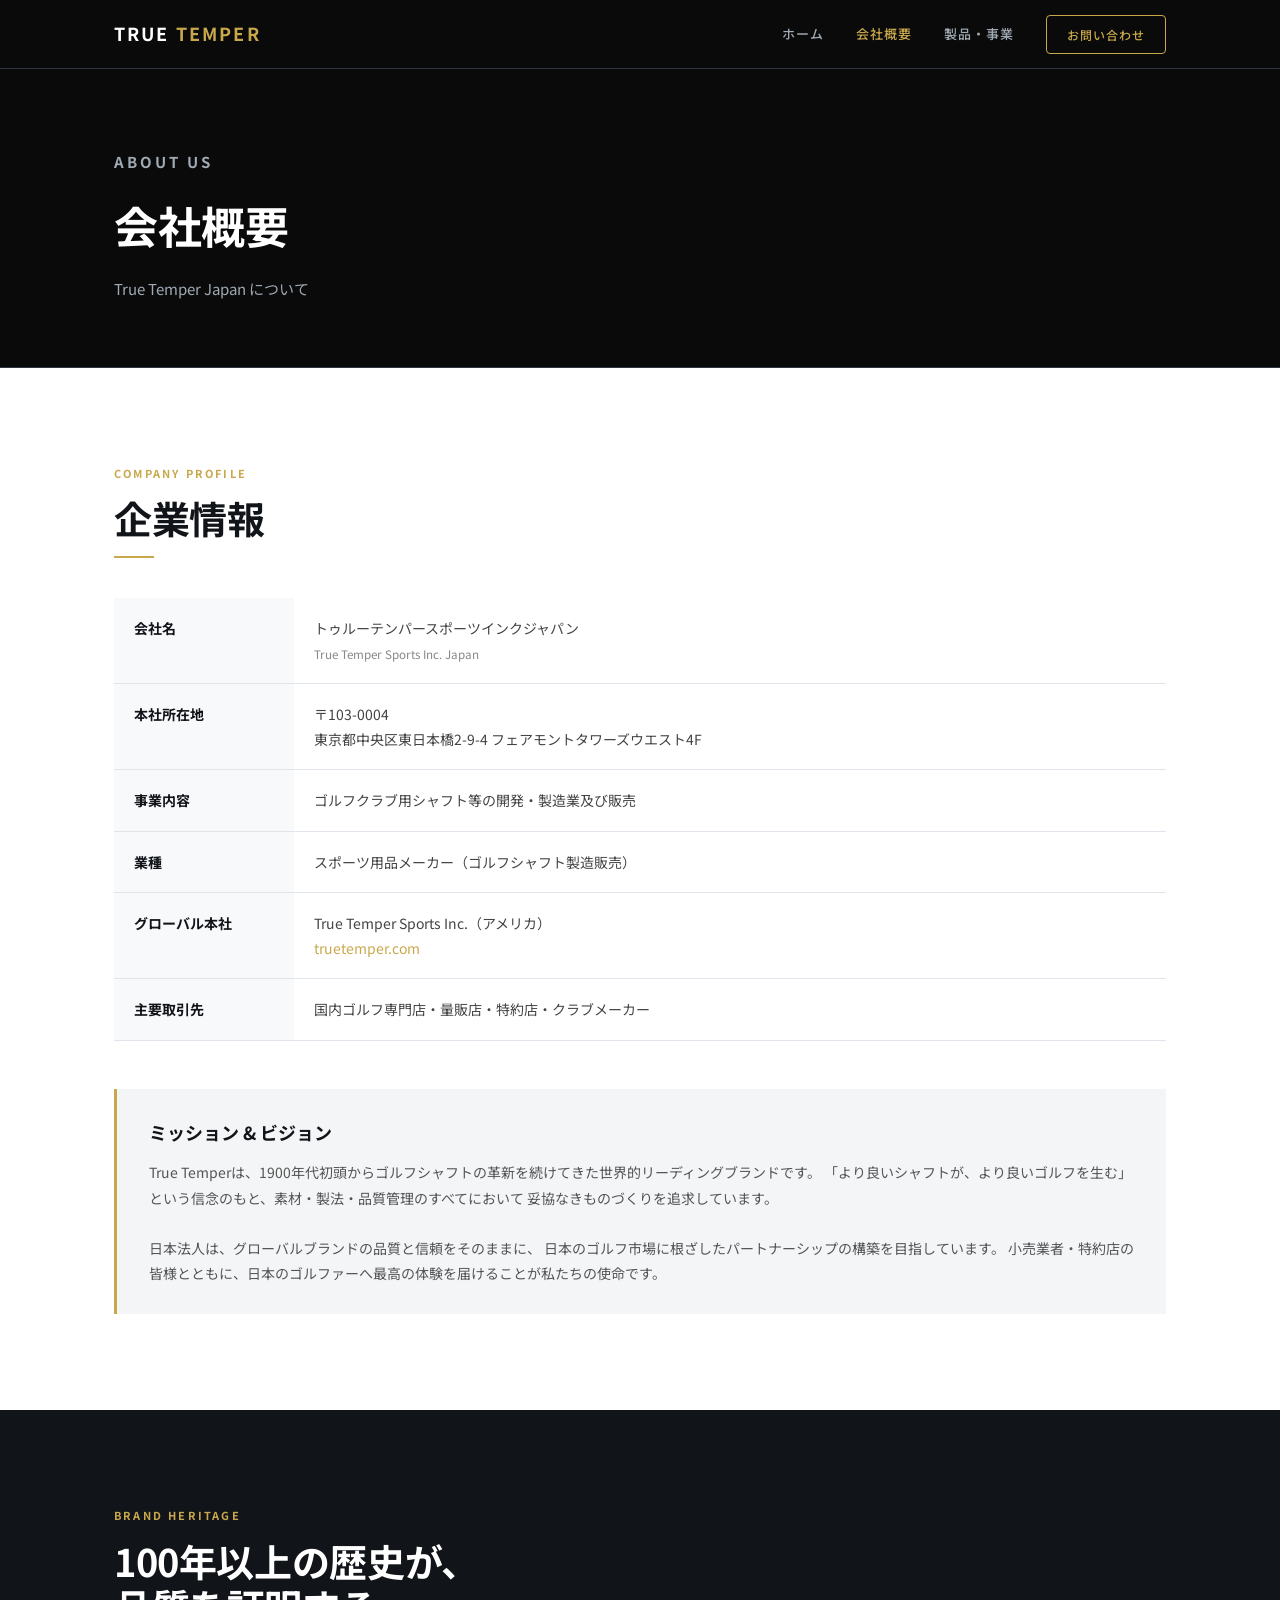
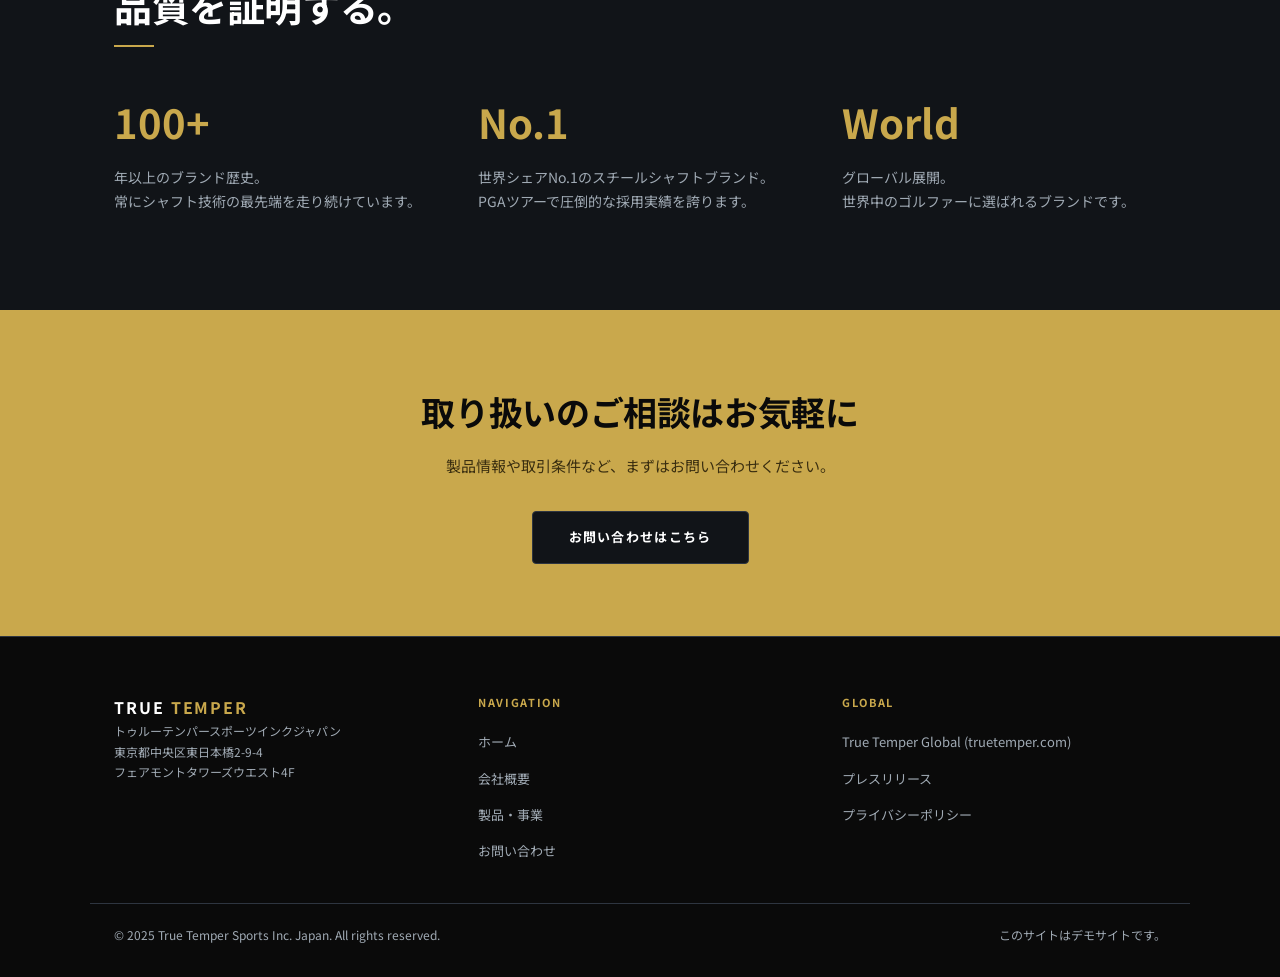
==== about.html @ ef08dae7 "Add demo site for truetemper" ====
<!DOCTYPE html>
<html lang="ja">
<head>
  <meta charset="UTF-8">
  <meta name="viewport" content="width=device-width, initial-scale=1.0">
  <title>会社概要 | True Temper Japan</title>
  <meta name="description" content="トゥルーテンパースポーツインクジャパンの会社概要。東京都中央区を拠点に、世界トップクラスのゴルフシャフトを日本市場へ展開しています。">
  <link rel="preconnect" href="https://fonts.googleapis.com">
  <link rel="preconnect" href="https://fonts.gstatic.com" crossorigin>
  <link href="https://fonts.googleapis.com/css2?family=Noto+Sans+JP:wght@400;500;700&display=swap" rel="stylesheet">
  <link rel="stylesheet" href="../assets/style.css">
</head>
<body>

  <!-- Header -->
  <header class="site-header">
    <div class="header-inner">
      <a href="index.html" class="logo">True <span>Temper</span></a>
      <nav class="site-nav">
        <a href="index.html">ホーム</a>
        <a href="about.html" class="active">会社概要</a>
        <a href="service.html">製品・事業</a>
        <a href="contact.html" class="nav-cta">お問い合わせ</a>
      </nav>
    </div>
  </header>

  <!-- Page Hero -->
  <div class="page-hero">
    <div class="container">
      <p class="section-label">About Us</p>
      <h1>会社概要</h1>
      <p>True Temper Japan について</p>
    </div>
  </div>

  <!-- Company Info -->
  <section class="section">
    <div class="container">
      <p class="section-label">Company Profile</p>
      <h2 class="section-title">企業情報</h2>
      <div class="divider"></div>

      <table class="info-table">
        <tr>
          <th>会社名</th>
          <td>トゥルーテンパースポーツインクジャパン<br>
              <small style="color:#888;">True Temper Sports Inc. Japan</small></td>
        </tr>
        <tr>
          <th>本社所在地</th>
          <td>〒103-0004<br>東京都中央区東日本橋2-9-4 フェアモントタワーズウエスト4F</td>
        </tr>
        <tr>
          <th>事業内容</th>
          <td>ゴルフクラブ用シャフト等の開発・製造業及び販売</td>
        </tr>
        <tr>
          <th>業種</th>
          <td>スポーツ用品メーカー（ゴルフシャフト製造販売）</td>
        </tr>
        <tr>
          <th>グローバル本社</th>
          <td>True Temper Sports Inc.（アメリカ）<br>
              <a href="#" style="color: #c9a84c;">truetemper.com</a></td>
        </tr>
        <tr>
          <th>主要取引先</th>
          <td>国内ゴルフ専門店・量販店・特約店・クラブメーカー</td>
        </tr>
      </table>

      <div class="mission-block">
        <h3>ミッション &amp; ビジョン</h3>
        <p>
          True Temperは、1900年代初頭からゴルフシャフトの革新を続けてきた世界的リーディングブランドです。
          「より良いシャフトが、より良いゴルフを生む」という信念のもと、素材・製法・品質管理のすべてにおいて
          妥協なきものづくりを追求しています。<br><br>
          日本法人は、グローバルブランドの品質と信頼をそのままに、
          日本のゴルフ市場に根ざしたパートナーシップの構築を目指しています。
          小売業者・特約店の皆様とともに、日本のゴルファーへ最高の体験を届けることが私たちの使命です。
        </p>
      </div>
    </div>
  </section>

  <!-- Brand History -->
  <section class="section section-dark">
    <div class="container">
      <p class="section-label">Brand Heritage</p>
      <h2 class="section-title section-title-white">100年以上の歴史が、<br>品質を証明する。</h2>
      <div class="divider"></div>
      <div style="display: grid; grid-template-columns: repeat(auto-fit, minmax(220px, 1fr)); gap: 40px; margin-top: 8px;">
        <div>
          <p style="font-size: 40px; font-weight: 700; color: var(--gold);">100+</p>
          <p style="font-size: 14px; color: var(--gray); margin-top: 8px;">年以上のブランド歴史。<br>常にシャフト技術の最先端を走り続けています。</p>
        </div>
        <div>
          <p style="font-size: 40px; font-weight: 700; color: var(--gold);">No.1</p>
          <p style="font-size: 14px; color: var(--gray); margin-top: 8px;">世界シェアNo.1のスチールシャフトブランド。<br>PGAツアーで圧倒的な採用実績を誇ります。</p>
        </div>
        <div>
          <p style="font-size: 40px; font-weight: 700; color: var(--gold);">World</p>
          <p style="font-size: 14px; color: var(--gray); margin-top: 8px;">グローバル展開。<br>世界中のゴルファーに選ばれるブランドです。</p>
        </div>
      </div>
    </div>
  </section>

  <!-- CTA Band -->
  <div class="cta-band">
    <div class="container">
      <h2>取り扱いのご相談はお気軽に</h2>
      <p>製品情報や取引条件など、まずはお問い合わせください。</p>
      <a href="contact.html" class="btn btn-dark">お問い合わせはこちら</a>
    </div>
  </div>

  <!-- Footer -->
  <footer class="site-footer">
    <div class="footer-inner">
      <div class="footer-brand">
        <a href="index.html" class="logo">True <span>Temper</span></a>
        <p>トゥルーテンパースポーツインクジャパン<br>
        東京都中央区東日本橋2-9-4<br>
        フェアモントタワーズウエスト4F</p>
      </div>
      <div class="footer-col">
        <h4>Navigation</h4>
        <ul>
          <li><a href="index.html">ホーム</a></li>
          <li><a href="about.html">会社概要</a></li>
          <li><a href="service.html">製品・事業</a></li>
          <li><a href="contact.html">お問い合わせ</a></li>
        </ul>
      </div>
      <div class="footer-col">
        <h4>Global</h4>
        <ul>
          <li><a href="#">True Temper Global (truetemper.com)</a></li>
          <li><a href="#">プレスリリース</a></li>
          <li><a href="#">プライバシーポリシー</a></li>
        </ul>
      </div>
    </div>
    <div class="footer-bottom">
      <p>© 2025 True Temper Sports Inc. Japan. All rights reserved.</p>
      <p>このサイトはデモサイトです。</p>
    </div>
  </footer>

</body>
</html>
---- assets/style.css ----
/* ========================================
   True Temper Japan — Demo Site CSS
   Design: Premium sports / golf BtoB brand
   Palette: Near-black + Gold accent + White
   ======================================== */

*, *::before, *::after { box-sizing: border-box; margin: 0; padding: 0; }

:root {
  --black:    #0a0a0a;
  --dark:     #111418;
  --mid:      #1e2329;
  --border:   #2e3540;
  --gold:     #c9a84c;
  --gold-lt:  #e2c278;
  --white:    #ffffff;
  --gray:     #a0aab4;
  --light-bg: #f4f5f7;
  --font:     'Noto Sans JP', sans-serif;
  --max:      1100px;
  --radius:   4px;
  --trans:    0.25s ease;
}

html { scroll-behavior: smooth; }

body {
  font-family: var(--font);
  font-size: 15px;
  line-height: 1.75;
  color: var(--dark);
  background: var(--white);
}

a { color: inherit; text-decoration: none; }
img { display: block; max-width: 100%; }

/* ---- Layout ---- */
.container { max-width: var(--max); margin: 0 auto; padding: 0 24px; }

/* ---- Header / Nav ---- */
.site-header {
  position: sticky;
  top: 0;
  z-index: 100;
  background: var(--black);
  border-bottom: 1px solid var(--border);
}

.header-inner {
  display: flex;
  align-items: center;
  justify-content: space-between;
  height: 68px;
  max-width: var(--max);
  margin: 0 auto;
  padding: 0 24px;
}

.logo {
  font-size: 18px;
  font-weight: 700;
  letter-spacing: 0.12em;
  color: var(--white);
  text-transform: uppercase;
}

.logo span { color: var(--gold); }

.site-nav { display: flex; gap: 32px; align-items: center; }

.site-nav a {
  font-size: 13px;
  font-weight: 500;
  letter-spacing: 0.08em;
  color: var(--gray);
  text-transform: uppercase;
  transition: color var(--trans);
}

.site-nav a:hover, .site-nav a.active { color: var(--gold); }

.nav-cta {
  display: inline-block;
  padding: 8px 20px;
  border: 1px solid var(--gold);
  color: var(--gold) !important;
  border-radius: var(--radius);
  font-size: 12px !important;
  letter-spacing: 0.1em;
  transition: background var(--trans), color var(--trans) !important;
}
.nav-cta:hover { background: var(--gold); color: var(--black) !important; }

/* ---- Buttons ---- */
.btn {
  display: inline-block;
  padding: 14px 36px;
  font-size: 13px;
  font-weight: 700;
  letter-spacing: 0.1em;
  text-transform: uppercase;
  border-radius: var(--radius);
  transition: all var(--trans);
  cursor: pointer;
  border: none;
}

.btn-primary { background: var(--gold); color: var(--black); }
.btn-primary:hover { background: var(--gold-lt); }

.btn-outline {
  background: transparent;
  border: 1.5px solid var(--white);
  color: var(--white);
}
.btn-outline:hover { background: var(--white); color: var(--black); }

.btn-dark {
  background: var(--dark);
  color: var(--white);
  border: 1.5px solid var(--border);
}
.btn-dark:hover { background: var(--mid); }

/* ---- Hero ---- */
.hero {
  position: relative;
  min-height: 90vh;
  display: flex;
  align-items: center;
  background: var(--black);
  overflow: hidden;
}

.hero-bg {
  position: absolute;
  inset: 0;
  background:
    linear-gradient(135deg, rgba(201,168,76,0.08) 0%, transparent 60%),
    repeating-linear-gradient(
      90deg,
      transparent,
      transparent 79px,
      rgba(255,255,255,0.015) 80px
    );
}

.hero-content {
  position: relative;
  z-index: 1;
  max-width: 660px;
  padding: 80px 24px;
}

.hero-eyebrow {
  display: inline-block;
  font-size: 11px;
  font-weight: 700;
  letter-spacing: 0.2em;
  text-transform: uppercase;
  color: var(--gold);
  margin-bottom: 24px;
}

.hero h1 {
  font-size: clamp(32px, 5vw, 56px);
  font-weight: 700;
  line-height: 1.15;
  color: var(--white);
  margin-bottom: 24px;
  letter-spacing: -0.01em;
}

.hero h1 em {
  font-style: normal;
  color: var(--gold);
}

.hero-desc {
  font-size: 16px;
  color: var(--gray);
  margin-bottom: 40px;
  line-height: 1.8;
  max-width: 480px;
}

.hero-btns { display: flex; gap: 16px; flex-wrap: wrap; }

/* ---- Section commons ---- */
.section { padding: 96px 0; }
.section-sm { padding: 64px 0; }
.section-dark { background: var(--dark); color: var(--white); }
.section-mid { background: var(--mid); color: var(--white); }
.section-light { background: var(--light-bg); }

.section-label {
  font-size: 11px;
  font-weight: 700;
  letter-spacing: 0.2em;
  text-transform: uppercase;
  color: var(--gold);
  margin-bottom: 12px;
}

.section-title {
  font-size: clamp(24px, 3.5vw, 38px);
  font-weight: 700;
  letter-spacing: -0.01em;
  line-height: 1.2;
  margin-bottom: 16px;
}

.section-title-white { color: var(--white); }

.section-lead {
  font-size: 15px;
  color: var(--gray);
  max-width: 540px;
  margin-bottom: 56px;
}

.section-lead-dark { color: #555; }

.divider {
  width: 40px;
  height: 2px;
  background: var(--gold);
  margin-bottom: 40px;
}

/* ---- Feature cards ---- */
.features-grid {
  display: grid;
  grid-template-columns: repeat(auto-fit, minmax(280px, 1fr));
  gap: 2px;
  background: var(--border);
}

.feature-card {
  background: var(--mid);
  padding: 48px 36px;
  transition: background var(--trans);
}

.feature-card:hover { background: #252b35; }

.feature-icon {
  width: 48px;
  height: 48px;
  border-radius: 50%;
  background: rgba(201,168,76,0.12);
  display: flex;
  align-items: center;
  justify-content: center;
  margin-bottom: 24px;
  font-size: 22px;
}

.feature-card h3 {
  font-size: 18px;
  font-weight: 700;
  color: var(--white);
  margin-bottom: 12px;
}

.feature-card p { font-size: 14px; color: var(--gray); line-height: 1.75; }

/* ---- Target section ---- */
.target-grid {
  display: grid;
  grid-template-columns: repeat(auto-fit, minmax(220px, 1fr));
  gap: 24px;
}

.target-card {
  border: 1px solid #dde0e8;
  border-radius: var(--radius);
  padding: 32px 28px;
  background: var(--white);
}

.target-card h3 {
  font-size: 16px;
  font-weight: 700;
  margin-bottom: 10px;
  color: var(--dark);
}

.target-card p { font-size: 13px; color: #666; line-height: 1.7; }

.target-card .tag {
  display: inline-block;
  font-size: 10px;
  font-weight: 700;
  letter-spacing: 0.12em;
  text-transform: uppercase;
  color: var(--gold);
  background: rgba(201,168,76,0.1);
  padding: 3px 10px;
  border-radius: 20px;
  margin-bottom: 14px;
}

/* ---- CTA band ---- */
.cta-band {
  background: var(--gold);
  padding: 72px 24px;
  text-align: center;
}

.cta-band h2 {
  font-size: clamp(22px, 3vw, 34px);
  font-weight: 700;
  color: var(--black);
  margin-bottom: 12px;
  letter-spacing: -0.01em;
}

.cta-band p { font-size: 15px; color: #3a2e10; margin-bottom: 32px; }

/* ---- Page hero (inner pages) ---- */
.page-hero {
  background: var(--black);
  padding: 80px 24px 64px;
  border-bottom: 1px solid var(--border);
}

.page-hero h1 {
  font-size: clamp(26px, 4vw, 44px);
  font-weight: 700;
  color: var(--white);
  margin-bottom: 12px;
  letter-spacing: -0.01em;
}

.page-hero p { font-size: 15px; color: var(--gray); }

/* ---- Table (About) ---- */
.info-table {
  width: 100%;
  border-collapse: collapse;
  font-size: 14px;
}

.info-table th, .info-table td {
  text-align: left;
  padding: 18px 20px;
  border-bottom: 1px solid #e0e4eb;
  vertical-align: top;
}

.info-table th {
  width: 180px;
  font-weight: 700;
  color: var(--dark);
  background: #f8f9fb;
  white-space: nowrap;
}

.info-table td { color: #444; }

/* ---- Mission block ---- */
.mission-block {
  border-left: 3px solid var(--gold);
  padding: 28px 32px;
  background: var(--light-bg);
  margin-top: 48px;
}

.mission-block h3 {
  font-size: 18px;
  font-weight: 700;
  margin-bottom: 12px;
  color: var(--dark);
}

.mission-block p { font-size: 14px; color: #555; line-height: 1.8; }

/* ---- Service list ---- */
.service-list { display: flex; flex-direction: column; gap: 40px; }

.service-item {
  display: grid;
  grid-template-columns: 80px 1fr;
  gap: 28px;
  align-items: start;
  padding-bottom: 40px;
  border-bottom: 1px solid #e0e4eb;
}

.service-item:last-child { border-bottom: none; padding-bottom: 0; }

.service-num {
  font-size: 36px;
  font-weight: 700;
  color: var(--gold);
  opacity: 0.5;
  line-height: 1;
  margin-top: 4px;
}

.service-item h3 { font-size: 20px; font-weight: 700; margin-bottom: 10px; }
.service-item p { font-size: 14px; color: #555; line-height: 1.8; }

/* ---- Flow steps ---- */
.flow-steps {
  display: grid;
  grid-template-columns: repeat(auto-fit, minmax(180px, 1fr));
  gap: 0;
  position: relative;
}

.flow-step {
  padding: 36px 24px;
  text-align: center;
  border-right: 1px solid var(--border);
  background: var(--mid);
}

.flow-step:last-child { border-right: none; }

.flow-step-num {
  font-size: 11px;
  font-weight: 700;
  letter-spacing: 0.15em;
  color: var(--gold);
  margin-bottom: 12px;
}

.flow-step h3 { font-size: 15px; font-weight: 700; color: var(--white); margin-bottom: 8px; }
.flow-step p { font-size: 12px; color: var(--gray); line-height: 1.6; }

/* ---- Contact form ---- */
.contact-grid {
  display: grid;
  grid-template-columns: 1fr 2fr;
  gap: 64px;
  align-items: start;
}

.contact-info h3 { font-size: 18px; font-weight: 700; margin-bottom: 16px; }
.contact-info p { font-size: 13px; color: #555; line-height: 1.8; margin-bottom: 24px; }

.contact-detail { display: flex; flex-direction: column; gap: 10px; }
.contact-detail span { font-size: 13px; color: #555; }
.contact-detail strong { color: var(--dark); }

.form-group { margin-bottom: 24px; }

.form-group label {
  display: block;
  font-size: 12px;
  font-weight: 700;
  letter-spacing: 0.06em;
  text-transform: uppercase;
  color: var(--dark);
  margin-bottom: 8px;
}

.form-group label .req {
  color: var(--gold);
  margin-left: 4px;
}

.form-group input,
.form-group textarea,
.form-group select {
  width: 100%;
  padding: 12px 16px;
  font-family: var(--font);
  font-size: 14px;
  border: 1px solid #cdd2db;
  border-radius: var(--radius);
  background: var(--white);
  color: var(--dark);
  transition: border-color var(--trans), box-shadow var(--trans);
  outline: none;
  appearance: none;
}

.form-group input:focus,
.form-group textarea:focus,
.form-group select:focus {
  border-color: var(--gold);
  box-shadow: 0 0 0 3px rgba(201,168,76,0.12);
}

.form-group textarea { resize: vertical; min-height: 140px; }

.form-row { display: grid; grid-template-columns: 1fr 1fr; gap: 20px; }

.form-submit { text-align: right; margin-top: 8px; }

/* ---- Footer ---- */
.site-footer {
  background: var(--black);
  border-top: 1px solid var(--border);
  padding: 56px 0 32px;
}

.footer-inner {
  display: grid;
  grid-template-columns: 1fr 1fr 1fr;
  gap: 40px;
  max-width: var(--max);
  margin: 0 auto;
  padding: 0 24px;
}

.footer-brand .logo { font-size: 16px; margin-bottom: 12px; }
.footer-brand p { font-size: 12px; color: var(--gray); line-height: 1.7; }

.footer-col h4 {
  font-size: 11px;
  font-weight: 700;
  letter-spacing: 0.15em;
  text-transform: uppercase;
  color: var(--gold);
  margin-bottom: 16px;
}

.footer-col ul { list-style: none; display: flex; flex-direction: column; gap: 10px; }
.footer-col ul a { font-size: 13px; color: var(--gray); transition: color var(--trans); }
.footer-col ul a:hover { color: var(--white); }

.footer-bottom {
  max-width: var(--max);
  margin: 40px auto 0;
  padding: 20px 24px 0;
  border-top: 1px solid var(--border);
  display: flex;
  justify-content: space-between;
  align-items: center;
}

.footer-bottom p { font-size: 12px; color: var(--gray); }

/* ---- Responsive ---- */
@media (max-width: 768px) {
  .site-nav { display: none; }

  .contact-grid { grid-template-columns: 1fr; gap: 40px; }
  .form-row { grid-template-columns: 1fr; }

  .footer-inner { grid-template-columns: 1fr; }
  .footer-bottom { flex-direction: column; gap: 8px; text-align: center; }

  .service-item { grid-template-columns: 1fr; gap: 12px; }
  .service-num { font-size: 24px; }

  .hero-btns { flex-direction: column; }

  .flow-steps { grid-template-columns: 1fr; }
  .flow-step { border-right: none; border-bottom: 1px solid var(--border); }
  .flow-step:last-child { border-bottom: none; }
}
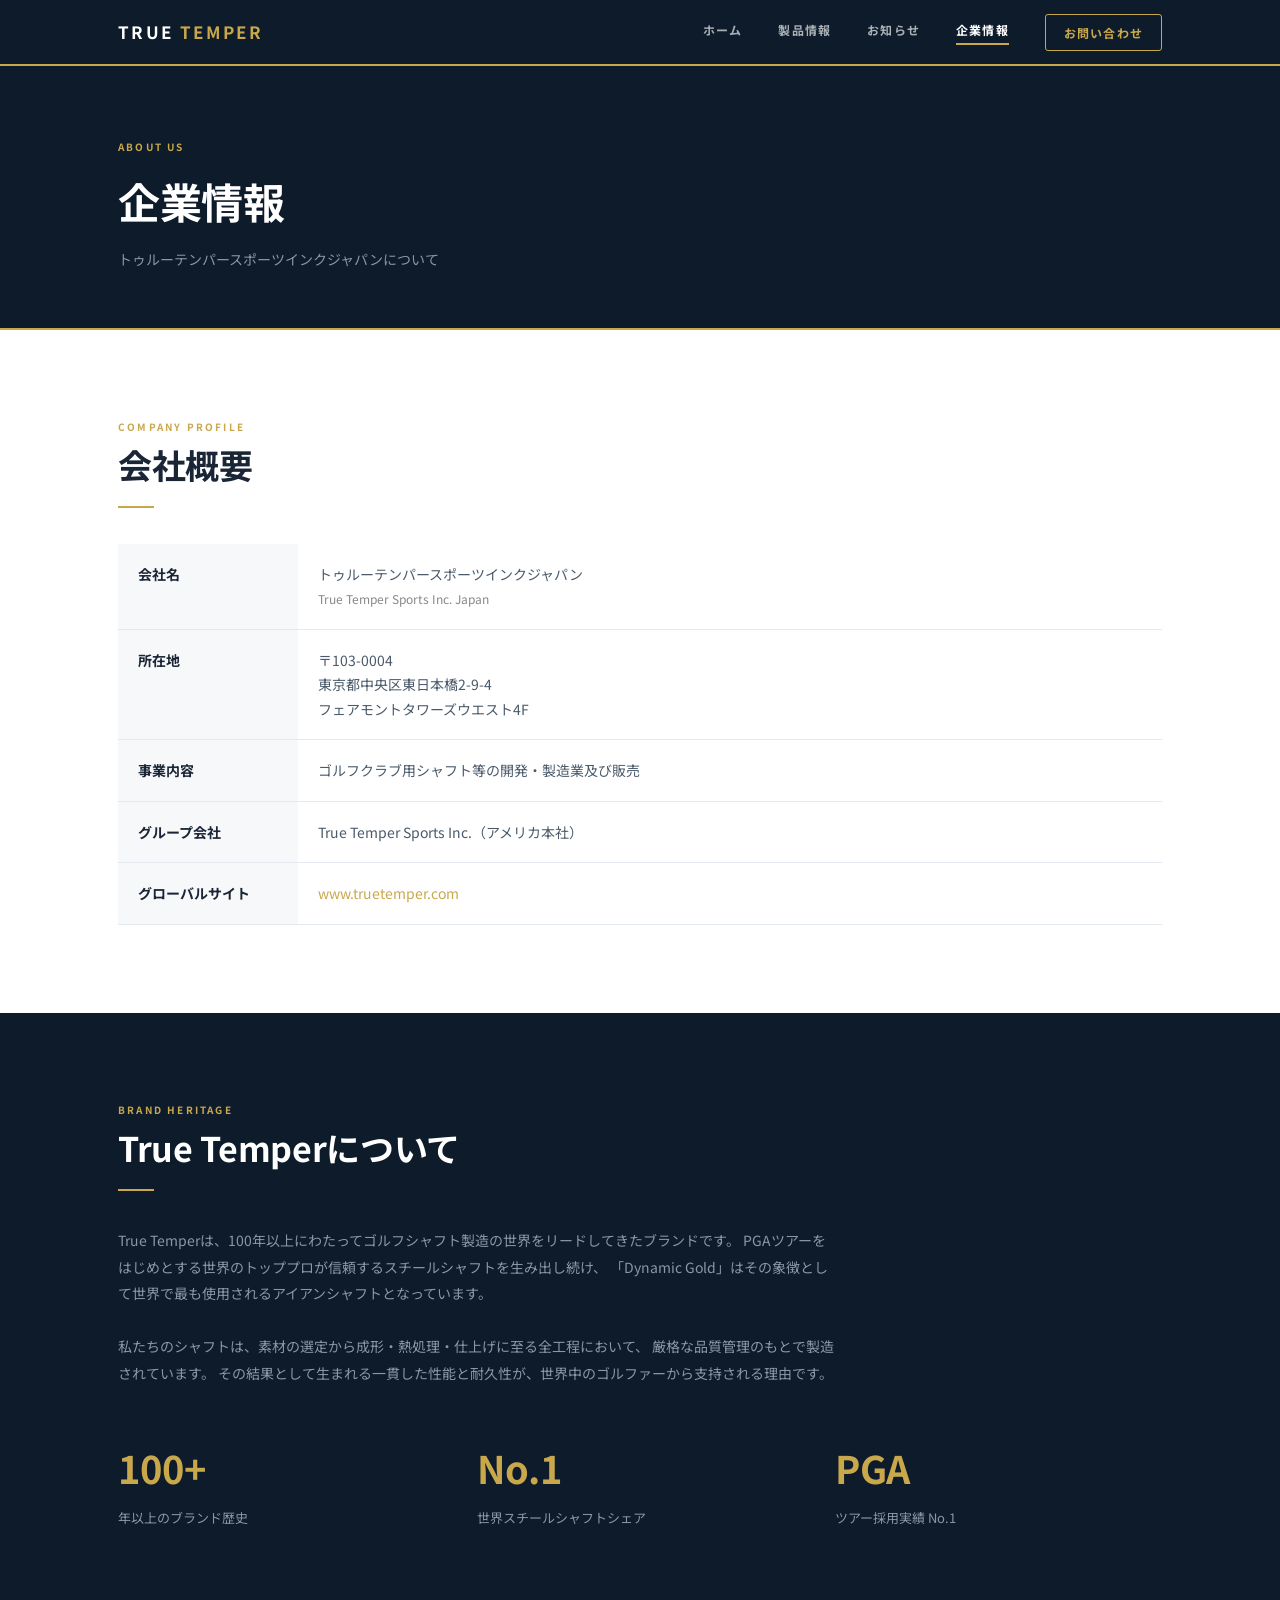
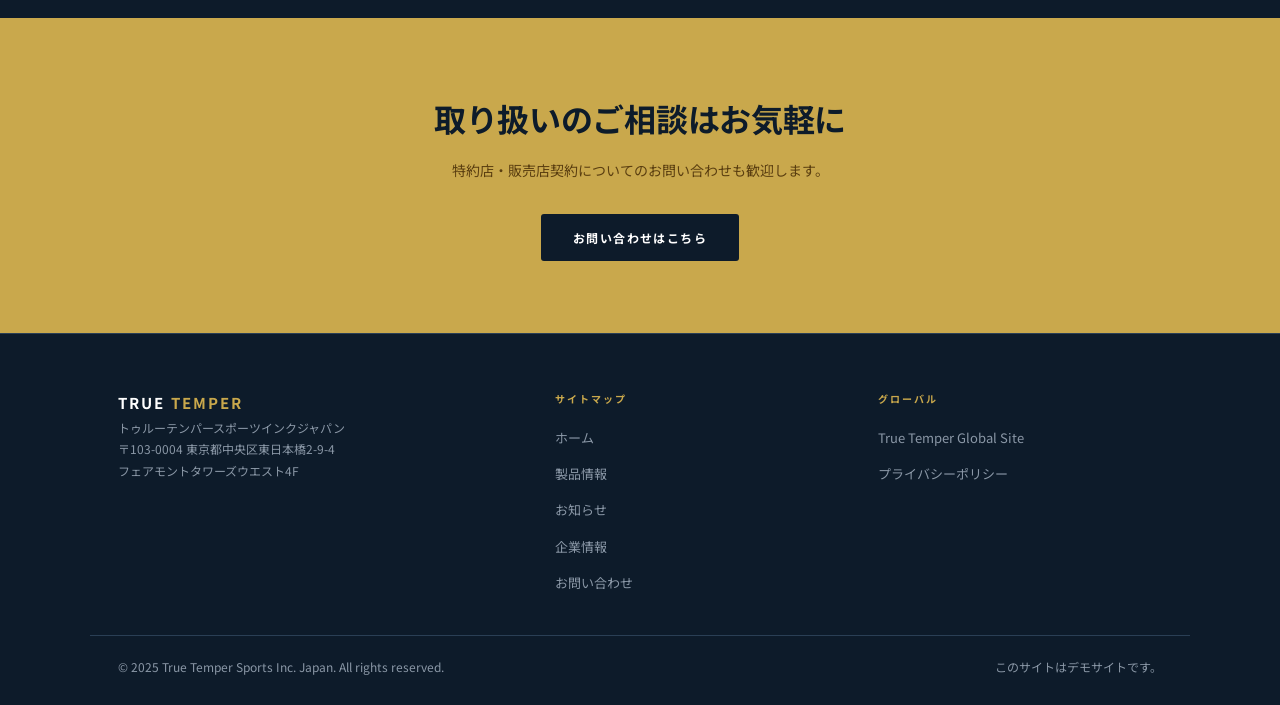
==== commit ed644561: "Rebuild demo site v2: product-forward structure with 5 pages" ====
--- a/about.html
+++ b/about.html
@@ -3,8 +3,8 @@
 <head>
   <meta charset="UTF-8">
   <meta name="viewport" content="width=device-width, initial-scale=1.0">
-  <title>会社概要 | True Temper Japan</title>
-  <meta name="description" content="トゥルーテンパースポーツインクジャパンの会社概要。東京都中央区を拠点に、世界トップクラスのゴルフシャフトを日本市場へ展開しています。">
+  <title>企業情報 | True Temper Japan</title>
+  <meta name="description" content="トゥルーテンパースポーツインクジャパンの企業情報。東京都中央区を拠点に、世界No.1スチールゴルフシャフトブランドを日本市場へ展開しています。">
   <link rel="preconnect" href="https://fonts.googleapis.com">
   <link rel="preconnect" href="https://fonts.gstatic.com" crossorigin>
   <link href="https://fonts.googleapis.com/css2?family=Noto+Sans+JP:wght@400;500;700&display=swap" rel="stylesheet">
@@ -12,133 +12,121 @@
 </head>
 <body>
 
-  <!-- Header -->
   <header class="site-header">
     <div class="header-inner">
       <a href="index.html" class="logo">True <span>Temper</span></a>
       <nav class="site-nav">
         <a href="index.html">ホーム</a>
-        <a href="about.html" class="active">会社概要</a>
-        <a href="service.html">製品・事業</a>
+        <a href="products.html">製品情報</a>
+        <a href="news.html">お知らせ</a>
+        <a href="about.html" class="active">企業情報</a>
         <a href="contact.html" class="nav-cta">お問い合わせ</a>
       </nav>
     </div>
   </header>
 
-  <!-- Page Hero -->
   <div class="page-hero">
     <div class="container">
-      <p class="section-label">About Us</p>
-      <h1>会社概要</h1>
-      <p>True Temper Japan について</p>
+      <span class="label">About Us</span>
+      <h1>企業情報</h1>
+      <p>トゥルーテンパースポーツインクジャパンについて</p>
     </div>
   </div>
 
   <!-- Company Info -->
   <section class="section">
     <div class="container">
-      <p class="section-label">Company Profile</p>
-      <h2 class="section-title">企業情報</h2>
+      <span class="label">Company Profile</span>
+      <h2 class="section-title">会社概要</h2>
       <div class="divider"></div>
-
       <table class="info-table">
         <tr>
           <th>会社名</th>
           <td>トゥルーテンパースポーツインクジャパン<br>
-              <small style="color:#888;">True Temper Sports Inc. Japan</small></td>
+            <small style="color:#888; font-size:12px;">True Temper Sports Inc. Japan</small></td>
         </tr>
         <tr>
-          <th>本社所在地</th>
-          <td>〒103-0004<br>東京都中央区東日本橋2-9-4 フェアモントタワーズウエスト4F</td>
+          <th>所在地</th>
+          <td>〒103-0004<br>東京都中央区東日本橋2-9-4<br>フェアモントタワーズウエスト4F</td>
         </tr>
         <tr>
           <th>事業内容</th>
           <td>ゴルフクラブ用シャフト等の開発・製造業及び販売</td>
         </tr>
         <tr>
-          <th>業種</th>
-          <td>スポーツ用品メーカー（ゴルフシャフト製造販売）</td>
+          <th>グループ会社</th>
+          <td>True Temper Sports Inc.（アメリカ本社）</td>
         </tr>
         <tr>
-          <th>グローバル本社</th>
-          <td>True Temper Sports Inc.（アメリカ）<br>
-              <a href="#" style="color: #c9a84c;">truetemper.com</a></td>
-        </tr>
-        <tr>
-          <th>主要取引先</th>
-          <td>国内ゴルフ専門店・量販店・特約店・クラブメーカー</td>
+          <th>グローバルサイト</th>
+          <td><a href="#" style="color: var(--gold);">www.truetemper.com</a></td>
         </tr>
       </table>
-
-      <div class="mission-block">
-        <h3>ミッション &amp; ビジョン</h3>
-        <p>
-          True Temperは、1900年代初頭からゴルフシャフトの革新を続けてきた世界的リーディングブランドです。
-          「より良いシャフトが、より良いゴルフを生む」という信念のもと、素材・製法・品質管理のすべてにおいて
-          妥協なきものづくりを追求しています。<br><br>
-          日本法人は、グローバルブランドの品質と信頼をそのままに、
-          日本のゴルフ市場に根ざしたパートナーシップの構築を目指しています。
-          小売業者・特約店の皆様とともに、日本のゴルファーへ最高の体験を届けることが私たちの使命です。
-        </p>
-      </div>
     </div>
   </section>
 
-  <!-- Brand History -->
-  <section class="section section-dark">
+  <!-- Brand story -->
+  <section class="section section-navy">
     <div class="container">
-      <p class="section-label">Brand Heritage</p>
-      <h2 class="section-title section-title-white">100年以上の歴史が、<br>品質を証明する。</h2>
+      <span class="label">Brand Heritage</span>
+      <h2 class="section-title section-title-white">True Temperについて</h2>
       <div class="divider"></div>
-      <div style="display: grid; grid-template-columns: repeat(auto-fit, minmax(220px, 1fr)); gap: 40px; margin-top: 8px;">
+      <p style="font-size: 14px; color: var(--gray); line-height: 1.9; max-width: 720px; margin-bottom: 48px;">
+        True Temperは、100年以上にわたってゴルフシャフト製造の世界をリードしてきたブランドです。
+        PGAツアーをはじめとする世界のトッププロが信頼するスチールシャフトを生み出し続け、
+        「Dynamic Gold」はその象徴として世界で最も使用されるアイアンシャフトとなっています。<br><br>
+        私たちのシャフトは、素材の選定から成形・熱処理・仕上げに至る全工程において、
+        厳格な品質管理のもとで製造されています。
+        その結果として生まれる一貫した性能と耐久性が、世界中のゴルファーから支持される理由です。
+      </p>
+      <div style="display: grid; grid-template-columns: repeat(auto-fit, minmax(200px, 1fr)); gap: 32px;">
         <div>
-          <p style="font-size: 40px; font-weight: 700; color: var(--gold);">100+</p>
-          <p style="font-size: 14px; color: var(--gray); margin-top: 8px;">年以上のブランド歴史。<br>常にシャフト技術の最先端を走り続けています。</p>
+          <p style="font-size: 38px; font-weight: 700; color: var(--gold);">100+</p>
+          <p style="font-size: 13px; color: var(--gray); margin-top: 6px;">年以上のブランド歴史</p>
         </div>
         <div>
-          <p style="font-size: 40px; font-weight: 700; color: var(--gold);">No.1</p>
-          <p style="font-size: 14px; color: var(--gray); margin-top: 8px;">世界シェアNo.1のスチールシャフトブランド。<br>PGAツアーで圧倒的な採用実績を誇ります。</p>
+          <p style="font-size: 38px; font-weight: 700; color: var(--gold);">No.1</p>
+          <p style="font-size: 13px; color: var(--gray); margin-top: 6px;">世界スチールシャフトシェア</p>
         </div>
         <div>
-          <p style="font-size: 40px; font-weight: 700; color: var(--gold);">World</p>
-          <p style="font-size: 14px; color: var(--gray); margin-top: 8px;">グローバル展開。<br>世界中のゴルファーに選ばれるブランドです。</p>
+          <p style="font-size: 38px; font-weight: 700; color: var(--gold);">PGA</p>
+          <p style="font-size: 13px; color: var(--gray); margin-top: 6px;">ツアー採用実績 No.1</p>
         </div>
       </div>
     </div>
   </section>
 
-  <!-- CTA Band -->
+  <!-- CTA -->
   <div class="cta-band">
     <div class="container">
       <h2>取り扱いのご相談はお気軽に</h2>
-      <p>製品情報や取引条件など、まずはお問い合わせください。</p>
-      <a href="contact.html" class="btn btn-dark">お問い合わせはこちら</a>
+      <p>特約店・販売店契約についてのお問い合わせも歓迎します。</p>
+      <a href="contact.html" class="btn btn-navy">お問い合わせはこちら</a>
     </div>
   </div>
 
-  <!-- Footer -->
   <footer class="site-footer">
     <div class="footer-inner">
       <div class="footer-brand">
         <a href="index.html" class="logo">True <span>Temper</span></a>
         <p>トゥルーテンパースポーツインクジャパン<br>
-        東京都中央区東日本橋2-9-4<br>
+        〒103-0004 東京都中央区東日本橋2-9-4<br>
         フェアモントタワーズウエスト4F</p>
       </div>
       <div class="footer-col">
-        <h4>Navigation</h4>
+        <h4>サイトマップ</h4>
         <ul>
           <li><a href="index.html">ホーム</a></li>
-          <li><a href="about.html">会社概要</a></li>
-          <li><a href="service.html">製品・事業</a></li>
+          <li><a href="products.html">製品情報</a></li>
+          <li><a href="news.html">お知らせ</a></li>
+          <li><a href="about.html">企業情報</a></li>
           <li><a href="contact.html">お問い合わせ</a></li>
         </ul>
       </div>
       <div class="footer-col">
-        <h4>Global</h4>
+        <h4>グローバル</h4>
         <ul>
-          <li><a href="#">True Temper Global (truetemper.com)</a></li>
-          <li><a href="#">プレスリリース</a></li>
+          <li><a href="#">True Temper Global Site</a></li>
           <li><a href="#">プライバシーポリシー</a></li>
         </ul>
       </div>
--- a/assets/style.css
+++ b/assets/style.css
@@ -1,557 +1,438 @@
 /* ========================================
-   True Temper Japan — Demo Site CSS
-   Design: Premium sports / golf BtoB brand
-   Palette: Near-black + Gold accent + White
+   True Temper Japan — Demo Site CSS v2
+   Design: Titleist-like product-forward BtoB
+   Palette: Dark navy + Gold + White
    ======================================== */
 
 *, *::before, *::after { box-sizing: border-box; margin: 0; padding: 0; }
 
 :root {
-  --black:    #0a0a0a;
-  --dark:     #111418;
-  --mid:      #1e2329;
-  --border:   #2e3540;
+  --navy:     #0d1b2a;
+  --navy-mid: #162233;
+  --navy-lt:  #1f3044;
+  --border:   #2a3f55;
   --gold:     #c9a84c;
-  --gold-lt:  #e2c278;
+  --gold-lt:  #dfc06e;
   --white:    #ffffff;
-  --gray:     #a0aab4;
-  --light-bg: #f4f5f7;
+  --off-white:#f7f8fa;
+  --gray:     #8a97a6;
+  --text:     #1a2636;
+  --text-mid: #4a5a6a;
   --font:     'Noto Sans JP', sans-serif;
   --max:      1100px;
-  --radius:   4px;
-  --trans:    0.25s ease;
+  --radius:   3px;
+  --trans:    0.2s ease;
 }
 
 html { scroll-behavior: smooth; }
-
 body {
   font-family: var(--font);
   font-size: 15px;
   line-height: 1.75;
-  color: var(--dark);
+  color: var(--text);
   background: var(--white);
 }
-
 a { color: inherit; text-decoration: none; }
 img { display: block; max-width: 100%; }
-
-/* ---- Layout ---- */
-.container { max-width: var(--max); margin: 0 auto; padding: 0 24px; }
-
-/* ---- Header / Nav ---- */
+.container { max-width: var(--max); margin: 0 auto; padding: 0 28px; }
+
+/* ---- Header ---- */
 .site-header {
-  position: sticky;
-  top: 0;
-  z-index: 100;
-  background: var(--black);
-  border-bottom: 1px solid var(--border);
-}
-
+  position: sticky; top: 0; z-index: 100;
+  background: var(--navy);
+  border-bottom: 2px solid var(--gold);
+}
 .header-inner {
-  display: flex;
-  align-items: center;
-  justify-content: space-between;
-  height: 68px;
-  max-width: var(--max);
-  margin: 0 auto;
-  padding: 0 24px;
-}
-
+  display: flex; align-items: center; justify-content: space-between;
+  height: 64px; max-width: var(--max); margin: 0 auto; padding: 0 28px;
+}
 .logo {
-  font-size: 18px;
-  font-weight: 700;
-  letter-spacing: 0.12em;
-  color: var(--white);
-  text-transform: uppercase;
-}
-
+  font-size: 17px; font-weight: 700; letter-spacing: 0.14em;
+  color: var(--white); text-transform: uppercase;
+}
 .logo span { color: var(--gold); }
-
-.site-nav { display: flex; gap: 32px; align-items: center; }
-
+.site-nav { display: flex; gap: 36px; align-items: center; }
 .site-nav a {
-  font-size: 13px;
-  font-weight: 500;
-  letter-spacing: 0.08em;
-  color: var(--gray);
-  text-transform: uppercase;
-  transition: color var(--trans);
-}
-
-.site-nav a:hover, .site-nav a.active { color: var(--gold); }
-
+  font-size: 12px; font-weight: 700; letter-spacing: 0.1em;
+  color: rgba(255,255,255,0.65); text-transform: uppercase;
+  padding-bottom: 3px; border-bottom: 2px solid transparent;
+  transition: color var(--trans), border-color var(--trans);
+}
+.site-nav a:hover, .site-nav a.active {
+  color: var(--white); border-bottom-color: var(--gold);
+}
 .nav-cta {
-  display: inline-block;
-  padding: 8px 20px;
-  border: 1px solid var(--gold);
+  padding: 7px 18px !important;
+  border: 1px solid var(--gold) !important;
+  border-bottom: 1px solid var(--gold) !important;
   color: var(--gold) !important;
   border-radius: var(--radius);
-  font-size: 12px !important;
-  letter-spacing: 0.1em;
   transition: background var(--trans), color var(--trans) !important;
 }
-.nav-cta:hover { background: var(--gold); color: var(--black) !important; }
+.nav-cta:hover { background: var(--gold) !important; color: var(--navy) !important; }
 
 /* ---- Buttons ---- */
 .btn {
-  display: inline-block;
-  padding: 14px 36px;
-  font-size: 13px;
-  font-weight: 700;
-  letter-spacing: 0.1em;
-  text-transform: uppercase;
-  border-radius: var(--radius);
-  transition: all var(--trans);
+  display: inline-block; padding: 13px 32px;
+  font-size: 12px; font-weight: 700; letter-spacing: 0.12em;
+  text-transform: uppercase; border-radius: var(--radius);
+  border: none; cursor: pointer; transition: all var(--trans);
+}
+.btn-gold  { background: var(--gold); color: var(--navy); }
+.btn-gold:hover { background: var(--gold-lt); }
+.btn-white { background: var(--white); color: var(--navy); }
+.btn-white:hover { background: var(--off-white); }
+.btn-outline-white {
+  background: transparent; border: 1.5px solid rgba(255,255,255,0.6);
+  color: var(--white);
+}
+.btn-outline-white:hover { background: rgba(255,255,255,0.1); border-color: var(--white); }
+.btn-navy { background: var(--navy); color: var(--white); }
+.btn-navy:hover { background: var(--navy-mid); }
+
+/* ---- Labels ---- */
+.label {
+  display: block; font-size: 10px; font-weight: 700;
+  letter-spacing: 0.22em; text-transform: uppercase;
+  color: var(--gold); margin-bottom: 10px;
+}
+.divider { width: 36px; height: 2px; background: var(--gold); margin: 20px 0 36px; }
+.section-title {
+  font-size: clamp(22px, 3vw, 34px); font-weight: 700;
+  letter-spacing: -0.01em; line-height: 1.2; color: var(--text);
+}
+.section-title-white { color: var(--white); }
+.section-lead {
+  font-size: 14px; color: var(--text-mid); max-width: 520px; line-height: 1.85;
+}
+.section-lead-white { color: var(--gray); }
+
+/* ========================================
+   TOP PAGE
+   ======================================== */
+
+/* Hero */
+.hero {
+  background: var(--navy);
+  position: relative; overflow: hidden;
+  min-height: 88vh; display: flex; align-items: center;
+}
+.hero-grid {
+  display: grid; grid-template-columns: 1fr 1fr;
+  align-items: center; gap: 60px;
+  min-height: 88vh; max-width: var(--max); margin: 0 auto; padding: 80px 28px;
+  width: 100%;
+}
+.hero-copy .label { margin-bottom: 14px; }
+.hero-copy h1 {
+  font-size: clamp(30px, 4.5vw, 52px); font-weight: 700;
+  color: var(--white); line-height: 1.15; letter-spacing: -0.02em; margin-bottom: 24px;
+}
+.hero-copy h1 em { font-style: normal; color: var(--gold); }
+.hero-copy p { font-size: 14px; color: var(--gray); line-height: 1.85; margin-bottom: 36px; max-width: 420px; }
+.hero-btns { display: flex; gap: 14px; flex-wrap: wrap; }
+
+/* Hero Visual: シャフトをイメージしたCSS図形 */
+.hero-visual {
+  display: flex; align-items: center; justify-content: center;
+  position: relative; height: 420px;
+}
+.shaft-wrap {
+  position: relative; width: 100%; height: 100%;
+  display: flex; align-items: center; justify-content: center;
+}
+.shaft {
+  width: 12px; height: 340px; border-radius: 6px;
+  background: linear-gradient(180deg, #c9a84c 0%, #e8d08a 30%, #8a6f2a 60%, #c9a84c 100%);
+  box-shadow: 0 0 40px rgba(201,168,76,0.3), 0 0 80px rgba(201,168,76,0.1);
+  transform: rotate(-20deg);
+  position: relative; z-index: 2;
+}
+.shaft::before {
+  content: ''; position: absolute; top: -10px; left: 50%; transform: translateX(-50%);
+  width: 20px; height: 20px; border-radius: 50%;
+  background: linear-gradient(135deg, #dfc06e, #a07830);
+}
+.shaft::after {
+  content: ''; position: absolute; bottom: -6px; left: 50%; transform: translateX(-50%);
+  width: 8px; height: 14px; border-radius: 0 0 4px 4px;
+  background: #6a5020;
+}
+.shaft-bg-ring {
+  position: absolute; border-radius: 50%;
+  border: 1px solid rgba(201,168,76,0.1);
+}
+.ring-1 { width: 280px; height: 280px; }
+.ring-2 { width: 380px; height: 380px; }
+.ring-3 { width: 460px; height: 460px; }
+.hero-model-name {
+  position: absolute; bottom: 40px; right: 20px;
+  font-size: 10px; font-weight: 700; letter-spacing: 0.2em;
+  text-transform: uppercase; color: rgba(201,168,76,0.5);
+}
+
+/* Brand strip */
+.brand-strip {
+  background: var(--navy-mid); border-top: 1px solid var(--border);
+  border-bottom: 1px solid var(--border);
+  padding: 18px 28px;
+}
+.brand-strip-inner {
+  max-width: var(--max); margin: 0 auto;
+  display: flex; align-items: center; gap: 48px; justify-content: center; flex-wrap: wrap;
+}
+.brand-strip span {
+  font-size: 11px; font-weight: 700; letter-spacing: 0.2em;
+  text-transform: uppercase; color: rgba(255,255,255,0.4);
+}
+.brand-strip strong { color: rgba(255,255,255,0.85); }
+
+/* Product showcase section */
+.section { padding: 88px 0; }
+.section-sm { padding: 56px 0; }
+.section-navy { background: var(--navy); }
+.section-navy-mid { background: var(--navy-mid); }
+.section-off { background: var(--off-white); }
+
+/* Product cards grid */
+.product-grid {
+  display: grid; grid-template-columns: repeat(3, 1fr); gap: 2px;
+  background: var(--border); margin-top: 48px;
+}
+.product-card {
+  background: var(--navy-lt); padding: 44px 32px;
+  transition: background var(--trans);
   cursor: pointer;
-  border: none;
-}
-
-.btn-primary { background: var(--gold); color: var(--black); }
-.btn-primary:hover { background: var(--gold-lt); }
-
-.btn-outline {
-  background: transparent;
-  border: 1.5px solid var(--white);
-  color: var(--white);
-}
-.btn-outline:hover { background: var(--white); color: var(--black); }
-
-.btn-dark {
-  background: var(--dark);
-  color: var(--white);
-  border: 1.5px solid var(--border);
-}
-.btn-dark:hover { background: var(--mid); }
-
-/* ---- Hero ---- */
-.hero {
-  position: relative;
-  min-height: 90vh;
-  display: flex;
-  align-items: center;
-  background: var(--black);
-  overflow: hidden;
-}
-
-.hero-bg {
-  position: absolute;
-  inset: 0;
-  background:
-    linear-gradient(135deg, rgba(201,168,76,0.08) 0%, transparent 60%),
-    repeating-linear-gradient(
-      90deg,
-      transparent,
-      transparent 79px,
-      rgba(255,255,255,0.015) 80px
-    );
-}
-
-.hero-content {
-  position: relative;
-  z-index: 1;
-  max-width: 660px;
-  padding: 80px 24px;
-}
-
-.hero-eyebrow {
-  display: inline-block;
-  font-size: 11px;
-  font-weight: 700;
-  letter-spacing: 0.2em;
-  text-transform: uppercase;
-  color: var(--gold);
-  margin-bottom: 24px;
-}
-
-.hero h1 {
-  font-size: clamp(32px, 5vw, 56px);
-  font-weight: 700;
-  line-height: 1.15;
-  color: var(--white);
-  margin-bottom: 24px;
-  letter-spacing: -0.01em;
-}
-
-.hero h1 em {
-  font-style: normal;
-  color: var(--gold);
-}
-
-.hero-desc {
-  font-size: 16px;
-  color: var(--gray);
-  margin-bottom: 40px;
-  line-height: 1.8;
-  max-width: 480px;
-}
-
-.hero-btns { display: flex; gap: 16px; flex-wrap: wrap; }
-
-/* ---- Section commons ---- */
-.section { padding: 96px 0; }
-.section-sm { padding: 64px 0; }
-.section-dark { background: var(--dark); color: var(--white); }
-.section-mid { background: var(--mid); color: var(--white); }
-.section-light { background: var(--light-bg); }
-
-.section-label {
-  font-size: 11px;
-  font-weight: 700;
-  letter-spacing: 0.2em;
-  text-transform: uppercase;
-  color: var(--gold);
-  margin-bottom: 12px;
-}
-
-.section-title {
-  font-size: clamp(24px, 3.5vw, 38px);
-  font-weight: 700;
-  letter-spacing: -0.01em;
-  line-height: 1.2;
-  margin-bottom: 16px;
-}
-
-.section-title-white { color: var(--white); }
-
-.section-lead {
-  font-size: 15px;
-  color: var(--gray);
-  max-width: 540px;
-  margin-bottom: 56px;
-}
-
-.section-lead-dark { color: #555; }
-
-.divider {
-  width: 40px;
-  height: 2px;
-  background: var(--gold);
-  margin-bottom: 40px;
-}
-
-/* ---- Feature cards ---- */
-.features-grid {
-  display: grid;
-  grid-template-columns: repeat(auto-fit, minmax(280px, 1fr));
-  gap: 2px;
-  background: var(--border);
-}
-
-.feature-card {
-  background: var(--mid);
-  padding: 48px 36px;
+}
+.product-card:hover { background: #243a54; }
+.product-card-visual {
+  height: 120px; display: flex; align-items: center; justify-content: center;
+  margin-bottom: 28px;
+}
+.shaft-sm {
+  width: 6px; height: 100px; border-radius: 3px;
+  background: linear-gradient(180deg, #c9a84c 0%, #e8d08a 50%, #8a6f2a 100%);
+  transform: rotate(-15deg);
+  box-shadow: 0 0 20px rgba(201,168,76,0.2);
+}
+.product-tag {
+  font-size: 10px; font-weight: 700; letter-spacing: 0.18em; text-transform: uppercase;
+  color: var(--gold); margin-bottom: 10px;
+}
+.product-card h3 {
+  font-size: 20px; font-weight: 700; color: var(--white); margin-bottom: 12px;
+}
+.product-card p { font-size: 13px; color: var(--gray); line-height: 1.75; }
+.product-card-link {
+  display: inline-flex; align-items: center; gap: 6px;
+  font-size: 11px; font-weight: 700; letter-spacing: 0.12em; text-transform: uppercase;
+  color: var(--gold); margin-top: 20px;
+  transition: gap var(--trans);
+}
+.product-card-link:hover { gap: 10px; }
+
+/* CTA band */
+.cta-band { background: var(--gold); padding: 72px 28px; text-align: center; }
+.cta-band h2 {
+  font-size: clamp(20px, 3vw, 32px); font-weight: 700; color: var(--navy);
+  margin-bottom: 12px; letter-spacing: -0.01em;
+}
+.cta-band p { font-size: 14px; color: #5a3e10; margin-bottom: 32px; }
+
+/* ========================================
+   PRODUCTS PAGE
+   ======================================== */
+.page-hero {
+  background: var(--navy); padding: 72px 28px 56px;
+  border-bottom: 2px solid var(--gold);
+}
+.page-hero .label { color: var(--gold); margin-bottom: 8px; }
+.page-hero h1 {
+  font-size: clamp(24px, 4vw, 42px); font-weight: 700; color: var(--white);
+  letter-spacing: -0.01em; margin-bottom: 10px;
+}
+.page-hero p { font-size: 14px; color: var(--gray); }
+
+/* Product category tabs */
+.product-nav {
+  background: var(--navy-mid); border-bottom: 1px solid var(--border);
+  position: sticky; top: 64px; z-index: 90;
+}
+.product-nav-inner {
+  max-width: var(--max); margin: 0 auto; padding: 0 28px;
+  display: flex; gap: 0; overflow-x: auto;
+}
+.product-nav a {
+  display: block; padding: 16px 24px;
+  font-size: 12px; font-weight: 700; letter-spacing: 0.1em; text-transform: uppercase;
+  color: rgba(255,255,255,0.5); white-space: nowrap;
+  border-bottom: 2px solid transparent;
+  transition: color var(--trans), border-color var(--trans);
+}
+.product-nav a:hover, .product-nav a.active {
+  color: var(--white); border-bottom-color: var(--gold);
+}
+
+/* Product detail block */
+.product-block { padding: 72px 0; border-bottom: 1px solid #e4e8ef; }
+.product-block:last-child { border-bottom: none; }
+.product-block-inner {
+  display: grid; grid-template-columns: 1fr 1.6fr; gap: 64px; align-items: start;
+}
+.product-block-inner.reverse { direction: rtl; }
+.product-block-inner.reverse > * { direction: ltr; }
+
+.product-visual-lg {
+  background: var(--navy); border-radius: 4px;
+  height: 300px; display: flex; align-items: center; justify-content: center;
+  position: relative; overflow: hidden;
+}
+.product-visual-lg::before {
+  content: ''; position: absolute; inset: 0;
+  background: radial-gradient(ellipse at center, rgba(201,168,76,0.08) 0%, transparent 70%);
+}
+.shaft-lg {
+  width: 10px; height: 220px; border-radius: 5px;
+  background: linear-gradient(180deg, #c9a84c 0%, #e8d08a 35%, #b08838 65%, #c9a84c 100%);
+  transform: rotate(-12deg);
+  box-shadow: 0 0 30px rgba(201,168,76,0.3);
+}
+
+.product-info .label { margin-bottom: 8px; }
+.product-info h2 {
+  font-size: clamp(22px, 3vw, 32px); font-weight: 700; color: var(--text);
+  margin-bottom: 6px; letter-spacing: -0.01em;
+}
+.product-info .sub {
+  font-size: 13px; color: var(--text-mid); margin-bottom: 20px;
+}
+.product-desc { font-size: 14px; color: var(--text-mid); line-height: 1.85; margin-bottom: 28px; }
+
+.spec-table { width: 100%; border-collapse: collapse; margin-bottom: 28px; }
+.spec-table th, .spec-table td {
+  text-align: left; padding: 10px 14px; font-size: 13px;
+  border-bottom: 1px solid #e4e8ef;
+}
+.spec-table th { width: 140px; font-weight: 700; color: var(--text); background: var(--off-white); }
+.spec-table td { color: var(--text-mid); }
+
+.tag-list { display: flex; gap: 8px; flex-wrap: wrap; margin-bottom: 28px; }
+.tag {
+  display: inline-block; padding: 4px 12px;
+  font-size: 11px; font-weight: 700; letter-spacing: 0.1em; text-transform: uppercase;
+  background: rgba(201,168,76,0.1); color: var(--gold); border-radius: 20px;
+}
+
+/* ========================================
+   NEWS PAGE
+   ======================================== */
+.news-list { display: flex; flex-direction: column; }
+.news-item {
+  display: grid; grid-template-columns: 120px auto 1fr; gap: 24px;
+  align-items: baseline; padding: 24px 0;
+  border-bottom: 1px solid #e4e8ef;
   transition: background var(--trans);
 }
-
-.feature-card:hover { background: #252b35; }
-
-.feature-icon {
-  width: 48px;
-  height: 48px;
-  border-radius: 50%;
-  background: rgba(201,168,76,0.12);
-  display: flex;
-  align-items: center;
-  justify-content: center;
-  margin-bottom: 24px;
-  font-size: 22px;
-}
-
-.feature-card h3 {
-  font-size: 18px;
-  font-weight: 700;
-  color: var(--white);
-  margin-bottom: 12px;
-}
-
-.feature-card p { font-size: 14px; color: var(--gray); line-height: 1.75; }
-
-/* ---- Target section ---- */
-.target-grid {
-  display: grid;
-  grid-template-columns: repeat(auto-fit, minmax(220px, 1fr));
-  gap: 24px;
-}
-
-.target-card {
-  border: 1px solid #dde0e8;
-  border-radius: var(--radius);
-  padding: 32px 28px;
-  background: var(--white);
-}
-
-.target-card h3 {
-  font-size: 16px;
-  font-weight: 700;
-  margin-bottom: 10px;
-  color: var(--dark);
-}
-
-.target-card p { font-size: 13px; color: #666; line-height: 1.7; }
-
-.target-card .tag {
-  display: inline-block;
-  font-size: 10px;
-  font-weight: 700;
-  letter-spacing: 0.12em;
-  text-transform: uppercase;
-  color: var(--gold);
-  background: rgba(201,168,76,0.1);
-  padding: 3px 10px;
-  border-radius: 20px;
-  margin-bottom: 14px;
-}
-
-/* ---- CTA band ---- */
-.cta-band {
-  background: var(--gold);
-  padding: 72px 24px;
-  text-align: center;
-}
-
-.cta-band h2 {
-  font-size: clamp(22px, 3vw, 34px);
-  font-weight: 700;
-  color: var(--black);
-  margin-bottom: 12px;
-  letter-spacing: -0.01em;
-}
-
-.cta-band p { font-size: 15px; color: #3a2e10; margin-bottom: 32px; }
-
-/* ---- Page hero (inner pages) ---- */
-.page-hero {
-  background: var(--black);
-  padding: 80px 24px 64px;
-  border-bottom: 1px solid var(--border);
-}
-
-.page-hero h1 {
-  font-size: clamp(26px, 4vw, 44px);
-  font-weight: 700;
-  color: var(--white);
-  margin-bottom: 12px;
-  letter-spacing: -0.01em;
-}
-
-.page-hero p { font-size: 15px; color: var(--gray); }
-
-/* ---- Table (About) ---- */
-.info-table {
-  width: 100%;
-  border-collapse: collapse;
-  font-size: 14px;
-}
-
+.news-item:first-child { border-top: 1px solid #e4e8ef; }
+.news-date { font-size: 13px; color: var(--text-mid); white-space: nowrap; }
+.news-cat {
+  display: inline-block; padding: 2px 10px;
+  font-size: 10px; font-weight: 700; letter-spacing: 0.12em; text-transform: uppercase;
+  border: 1px solid var(--gold); color: var(--gold); border-radius: 2px;
+  white-space: nowrap;
+}
+.news-title { font-size: 14px; color: var(--text); line-height: 1.6; }
+.news-title a:hover { color: var(--gold); }
+
+/* ========================================
+   ABOUT PAGE
+   ======================================== */
+.info-table { width: 100%; border-collapse: collapse; }
 .info-table th, .info-table td {
-  text-align: left;
-  padding: 18px 20px;
-  border-bottom: 1px solid #e0e4eb;
-  vertical-align: top;
-}
-
+  text-align: left; padding: 18px 20px; font-size: 14px;
+  border-bottom: 1px solid #e4e8ef; vertical-align: top;
+}
 .info-table th {
-  width: 180px;
-  font-weight: 700;
-  color: var(--dark);
-  background: #f8f9fb;
-  white-space: nowrap;
-}
-
-.info-table td { color: #444; }
-
-/* ---- Mission block ---- */
-.mission-block {
-  border-left: 3px solid var(--gold);
-  padding: 28px 32px;
-  background: var(--light-bg);
-  margin-top: 48px;
-}
-
-.mission-block h3 {
-  font-size: 18px;
-  font-weight: 700;
-  margin-bottom: 12px;
-  color: var(--dark);
-}
-
-.mission-block p { font-size: 14px; color: #555; line-height: 1.8; }
-
-/* ---- Service list ---- */
-.service-list { display: flex; flex-direction: column; gap: 40px; }
-
-.service-item {
-  display: grid;
-  grid-template-columns: 80px 1fr;
-  gap: 28px;
-  align-items: start;
-  padding-bottom: 40px;
-  border-bottom: 1px solid #e0e4eb;
-}
-
-.service-item:last-child { border-bottom: none; padding-bottom: 0; }
-
-.service-num {
-  font-size: 36px;
-  font-weight: 700;
-  color: var(--gold);
-  opacity: 0.5;
-  line-height: 1;
-  margin-top: 4px;
-}
-
-.service-item h3 { font-size: 20px; font-weight: 700; margin-bottom: 10px; }
-.service-item p { font-size: 14px; color: #555; line-height: 1.8; }
-
-/* ---- Flow steps ---- */
-.flow-steps {
-  display: grid;
-  grid-template-columns: repeat(auto-fit, minmax(180px, 1fr));
-  gap: 0;
-  position: relative;
-}
-
-.flow-step {
-  padding: 36px 24px;
-  text-align: center;
-  border-right: 1px solid var(--border);
-  background: var(--mid);
-}
-
-.flow-step:last-child { border-right: none; }
-
-.flow-step-num {
-  font-size: 11px;
-  font-weight: 700;
-  letter-spacing: 0.15em;
-  color: var(--gold);
-  margin-bottom: 12px;
-}
-
-.flow-step h3 { font-size: 15px; font-weight: 700; color: var(--white); margin-bottom: 8px; }
-.flow-step p { font-size: 12px; color: var(--gray); line-height: 1.6; }
-
-/* ---- Contact form ---- */
-.contact-grid {
-  display: grid;
-  grid-template-columns: 1fr 2fr;
-  gap: 64px;
-  align-items: start;
-}
-
-.contact-info h3 { font-size: 18px; font-weight: 700; margin-bottom: 16px; }
-.contact-info p { font-size: 13px; color: #555; line-height: 1.8; margin-bottom: 24px; }
-
-.contact-detail { display: flex; flex-direction: column; gap: 10px; }
-.contact-detail span { font-size: 13px; color: #555; }
-.contact-detail strong { color: var(--dark); }
-
-.form-group { margin-bottom: 24px; }
-
+  width: 180px; font-weight: 700; color: var(--text);
+  background: var(--off-white); white-space: nowrap;
+}
+.info-table td { color: var(--text-mid); }
+
+/* ========================================
+   CONTACT PAGE
+   ======================================== */
+.contact-layout { display: grid; grid-template-columns: 280px 1fr; gap: 64px; align-items: start; }
+.contact-sidebar h3 { font-size: 15px; font-weight: 700; margin-bottom: 12px; }
+.contact-sidebar p { font-size: 13px; color: var(--text-mid); line-height: 1.8; margin-bottom: 24px; }
+.info-list { display: flex; flex-direction: column; gap: 18px; }
+.info-list-item dt { font-size: 11px; font-weight: 700; letter-spacing: 0.1em; text-transform: uppercase; color: var(--gold); margin-bottom: 4px; }
+.info-list-item dd { font-size: 13px; color: var(--text-mid); line-height: 1.7; }
+
+.form-group { margin-bottom: 22px; }
 .form-group label {
-  display: block;
-  font-size: 12px;
-  font-weight: 700;
-  letter-spacing: 0.06em;
-  text-transform: uppercase;
-  color: var(--dark);
-  margin-bottom: 8px;
-}
-
-.form-group label .req {
-  color: var(--gold);
-  margin-left: 4px;
-}
-
+  display: block; font-size: 11px; font-weight: 700;
+  letter-spacing: 0.1em; text-transform: uppercase; color: var(--text); margin-bottom: 8px;
+}
+.form-group label .req { color: var(--gold); margin-left: 4px; }
 .form-group input,
 .form-group textarea,
 .form-group select {
-  width: 100%;
-  padding: 12px 16px;
-  font-family: var(--font);
-  font-size: 14px;
-  border: 1px solid #cdd2db;
-  border-radius: var(--radius);
-  background: var(--white);
-  color: var(--dark);
+  width: 100%; padding: 11px 14px;
+  font-family: var(--font); font-size: 14px;
+  border: 1px solid #cdd2db; border-radius: var(--radius);
+  background: var(--white); color: var(--text);
   transition: border-color var(--trans), box-shadow var(--trans);
-  outline: none;
-  appearance: none;
-}
-
+  outline: none; appearance: none;
+}
 .form-group input:focus,
 .form-group textarea:focus,
 .form-group select:focus {
-  border-color: var(--gold);
-  box-shadow: 0 0 0 3px rgba(201,168,76,0.12);
-}
-
-.form-group textarea { resize: vertical; min-height: 140px; }
-
-.form-row { display: grid; grid-template-columns: 1fr 1fr; gap: 20px; }
-
-.form-submit { text-align: right; margin-top: 8px; }
-
-/* ---- Footer ---- */
-.site-footer {
-  background: var(--black);
-  border-top: 1px solid var(--border);
-  padding: 56px 0 32px;
-}
-
+  border-color: var(--gold); box-shadow: 0 0 0 3px rgba(201,168,76,0.12);
+}
+.form-group textarea { resize: vertical; min-height: 130px; }
+.form-row { display: grid; grid-template-columns: 1fr 1fr; gap: 18px; }
+.form-note { font-size: 12px; color: #999; line-height: 1.7; margin-bottom: 20px; }
+
+/* ========================================
+   FOOTER
+   ======================================== */
+.site-footer { background: var(--navy); border-top: 1px solid var(--border); padding: 56px 0 28px; }
 .footer-inner {
-  display: grid;
-  grid-template-columns: 1fr 1fr 1fr;
-  gap: 40px;
-  max-width: var(--max);
-  margin: 0 auto;
-  padding: 0 24px;
-}
-
-.footer-brand .logo { font-size: 16px; margin-bottom: 12px; }
-.footer-brand p { font-size: 12px; color: var(--gray); line-height: 1.7; }
-
+  display: grid; grid-template-columns: 1.4fr 1fr 1fr; gap: 40px;
+  max-width: var(--max); margin: 0 auto; padding: 0 28px;
+}
+.footer-brand .logo { font-size: 15px; margin-bottom: 14px; }
+.footer-brand p { font-size: 12px; color: var(--gray); line-height: 1.8; }
 .footer-col h4 {
-  font-size: 11px;
-  font-weight: 700;
-  letter-spacing: 0.15em;
-  text-transform: uppercase;
-  color: var(--gold);
-  margin-bottom: 16px;
-}
-
+  font-size: 10px; font-weight: 700; letter-spacing: 0.2em; text-transform: uppercase;
+  color: var(--gold); margin-bottom: 16px;
+}
 .footer-col ul { list-style: none; display: flex; flex-direction: column; gap: 10px; }
 .footer-col ul a { font-size: 13px; color: var(--gray); transition: color var(--trans); }
 .footer-col ul a:hover { color: var(--white); }
-
 .footer-bottom {
-  max-width: var(--max);
-  margin: 40px auto 0;
-  padding: 20px 24px 0;
+  max-width: var(--max); margin: 40px auto 0; padding: 20px 28px 0;
   border-top: 1px solid var(--border);
-  display: flex;
-  justify-content: space-between;
-  align-items: center;
-}
-
+  display: flex; justify-content: space-between; align-items: center;
+}
 .footer-bottom p { font-size: 12px; color: var(--gray); }
 
-/* ---- Responsive ---- */
-@media (max-width: 768px) {
-  .site-nav { display: none; }
-
-  .contact-grid { grid-template-columns: 1fr; gap: 40px; }
+/* ========================================
+   RESPONSIVE
+   ======================================== */
+@media (max-width: 900px) {
+  .hero-grid { grid-template-columns: 1fr; min-height: auto; padding: 60px 28px; }
+  .hero-visual { height: 240px; }
+  .product-grid { grid-template-columns: 1fr; gap: 1px; }
+  .product-block-inner { grid-template-columns: 1fr; gap: 32px; }
+  .product-block-inner.reverse { direction: ltr; }
+  .contact-layout { grid-template-columns: 1fr; gap: 40px; }
   .form-row { grid-template-columns: 1fr; }
-
   .footer-inner { grid-template-columns: 1fr; }
   .footer-bottom { flex-direction: column; gap: 8px; text-align: center; }
-
-  .service-item { grid-template-columns: 1fr; gap: 12px; }
-  .service-num { font-size: 24px; }
-
+  .news-item { grid-template-columns: 1fr; gap: 6px; }
+}
+@media (max-width: 600px) {
+  .site-nav { display: none; }
   .hero-btns { flex-direction: column; }
-
-  .flow-steps { grid-template-columns: 1fr; }
-  .flow-step { border-right: none; border-bottom: 1px solid var(--border); }
-  .flow-step:last-child { border-bottom: none; }
-}
+}
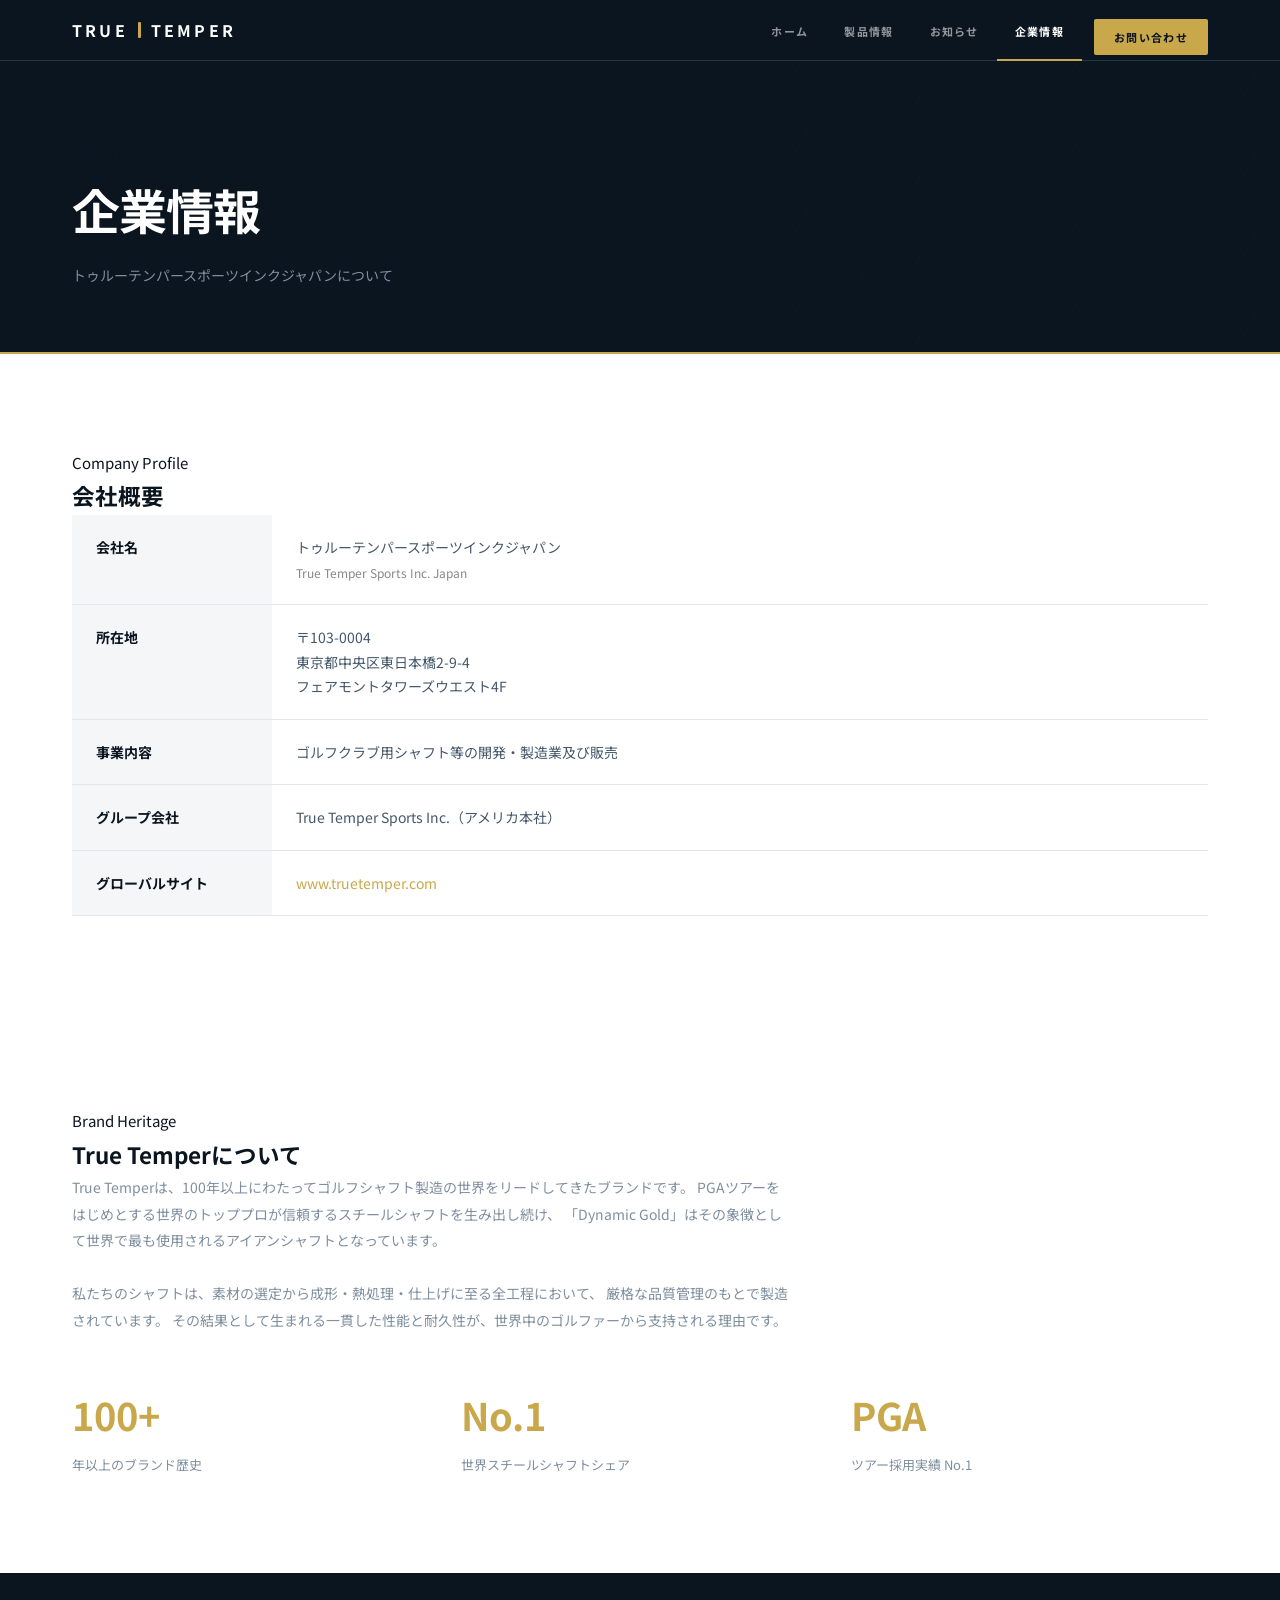
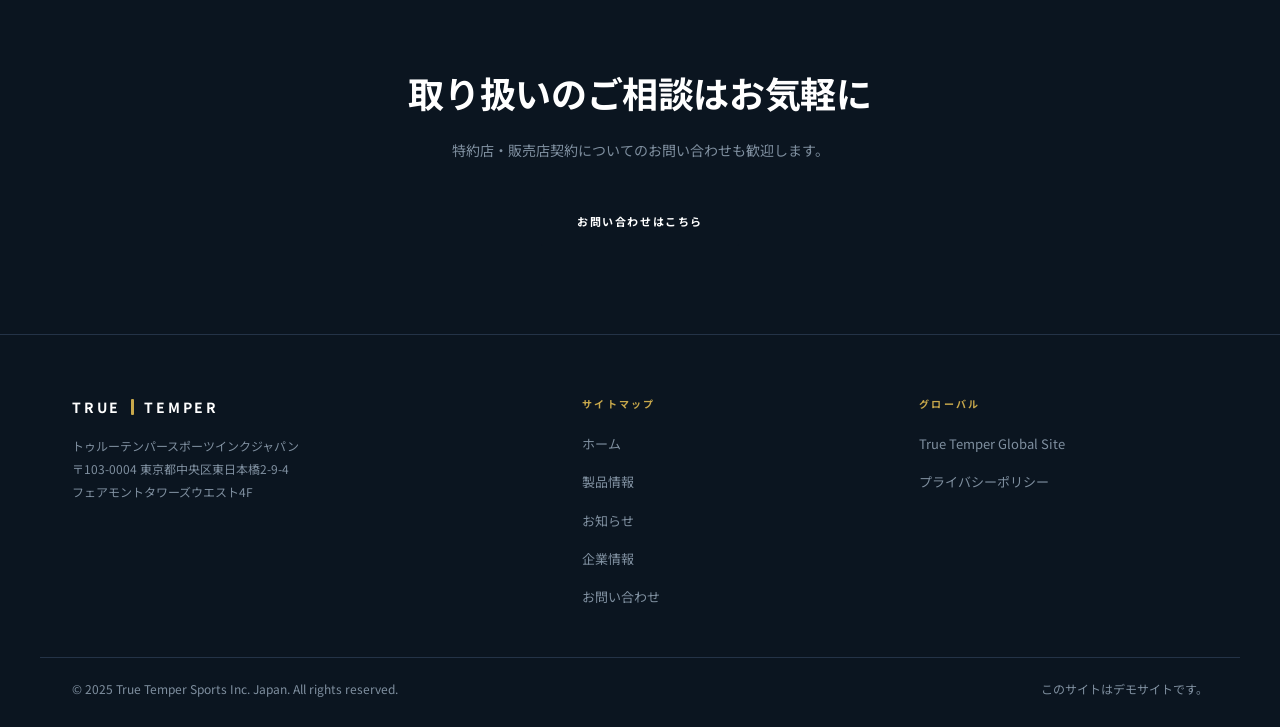
==== commit d2712bce: "Redesign v3: truetemper.com + Titleist product-forward layout" ====
--- a/about.html
+++ b/about.html
@@ -8,19 +8,19 @@
   <link rel="preconnect" href="https://fonts.googleapis.com">
   <link rel="preconnect" href="https://fonts.gstatic.com" crossorigin>
   <link href="https://fonts.googleapis.com/css2?family=Noto+Sans+JP:wght@400;500;700&display=swap" rel="stylesheet">
-  <link rel="stylesheet" href="../assets/style.css">
+  <link rel="stylesheet" href="assets/style.css">
 </head>
 <body>
 
   <header class="site-header">
     <div class="header-inner">
-      <a href="index.html" class="logo">True <span>Temper</span></a>
+      <a href="index.html" class="logo">TRUE<span class="logo-bar"></span>TEMPER</a>
       <nav class="site-nav">
         <a href="index.html">ホーム</a>
         <a href="products.html">製品情報</a>
         <a href="news.html">お知らせ</a>
         <a href="about.html" class="active">企業情報</a>
-        <a href="contact.html" class="nav-cta">お問い合わせ</a>
+        <a href="contact.html" class="nav-contact">お問い合わせ</a>
       </nav>
     </div>
   </header>
@@ -108,7 +108,7 @@
   <footer class="site-footer">
     <div class="footer-inner">
       <div class="footer-brand">
-        <a href="index.html" class="logo">True <span>Temper</span></a>
+        <a href="index.html" class="logo">TRUE<span class="logo-bar"></span>TEMPER</a>
         <p>トゥルーテンパースポーツインクジャパン<br>
         〒103-0004 東京都中央区東日本橋2-9-4<br>
         フェアモントタワーズウエスト4F</p>
--- a/assets/style.css
+++ b/assets/style.css
@@ -1,436 +1,539 @@
 /* ========================================
-   True Temper Japan — Demo Site CSS v2
-   Design: Titleist-like product-forward BtoB
-   Palette: Dark navy + Gold + White
+   True Temper Japan — Demo Site CSS v3
+   Design: truetemper.com + Titleist hybrid
+   - Full-bleed dark sections (True Temper)
+   - Product-forward large layouts (Titleist)
+   - Editorial bold typography
    ======================================== */
 
 *, *::before, *::after { box-sizing: border-box; margin: 0; padding: 0; }
 
 :root {
-  --navy:     #0d1b2a;
-  --navy-mid: #162233;
-  --navy-lt:  #1f3044;
-  --border:   #2a3f55;
-  --gold:     #c9a84c;
-  --gold-lt:  #dfc06e;
-  --white:    #ffffff;
-  --off-white:#f7f8fa;
-  --gray:     #8a97a6;
-  --text:     #1a2636;
-  --text-mid: #4a5a6a;
-  --font:     'Noto Sans JP', sans-serif;
-  --max:      1100px;
-  --radius:   3px;
-  --trans:    0.2s ease;
+  --navy:      #0b1520;
+  --navy-mid:  #111e2e;
+  --navy-lt:   #172437;
+  --border:    #243347;
+  --gold:      #c8a84b;
+  --gold-lt:   #ddc06a;
+  --gold-dim:  rgba(200,168,75,0.15);
+  --white:     #ffffff;
+  --off-white: #f5f6f8;
+  --gray:      #7f8f9f;
+  --text:      #0b1520;
+  --text-mid:  #45586a;
+  --font:      'Noto Sans JP', sans-serif;
+  --max:       1200px;
+  --r:         2px;
+  --t:         0.22s ease;
 }
 
 html { scroll-behavior: smooth; }
-body {
-  font-family: var(--font);
-  font-size: 15px;
-  line-height: 1.75;
-  color: var(--text);
-  background: var(--white);
-}
+body { font-family: var(--font); font-size: 15px; line-height: 1.75; color: var(--text); background: var(--white); }
 a { color: inherit; text-decoration: none; }
 img { display: block; max-width: 100%; }
-.container { max-width: var(--max); margin: 0 auto; padding: 0 28px; }
-
-/* ---- Header ---- */
+.container { max-width: var(--max); margin: 0 auto; padding: 0 32px; }
+
+/* ========================================
+   HEADER
+   ======================================== */
 .site-header {
-  position: sticky; top: 0; z-index: 100;
+  position: sticky; top: 0; z-index: 200;
   background: var(--navy);
-  border-bottom: 2px solid var(--gold);
+  border-bottom: 1px solid var(--border);
 }
 .header-inner {
   display: flex; align-items: center; justify-content: space-between;
-  height: 64px; max-width: var(--max); margin: 0 auto; padding: 0 28px;
+  height: 60px; max-width: var(--max); margin: 0 auto; padding: 0 32px;
 }
 .logo {
-  font-size: 17px; font-weight: 700; letter-spacing: 0.14em;
+  font-size: 16px; font-weight: 700; letter-spacing: 0.2em;
   color: var(--white); text-transform: uppercase;
-}
-.logo span { color: var(--gold); }
-.site-nav { display: flex; gap: 36px; align-items: center; }
+  display: flex; align-items: center; gap: 2px;
+}
+.logo-bar {
+  display: inline-block; width: 3px; height: 16px;
+  background: var(--gold); margin: 0 8px; border-radius: 1px;
+}
+.site-nav { display: flex; gap: 0; align-items: center; }
 .site-nav a {
-  font-size: 12px; font-weight: 700; letter-spacing: 0.1em;
-  color: rgba(255,255,255,0.65); text-transform: uppercase;
-  padding-bottom: 3px; border-bottom: 2px solid transparent;
-  transition: color var(--trans), border-color var(--trans);
-}
-.site-nav a:hover, .site-nav a.active {
-  color: var(--white); border-bottom-color: var(--gold);
-}
-.nav-cta {
-  padding: 7px 18px !important;
-  border: 1px solid var(--gold) !important;
-  border-bottom: 1px solid var(--gold) !important;
-  color: var(--gold) !important;
-  border-radius: var(--radius);
-  transition: background var(--trans), color var(--trans) !important;
-}
-.nav-cta:hover { background: var(--gold) !important; color: var(--navy) !important; }
-
-/* ---- Buttons ---- */
+  display: block; padding: 0 18px; height: 60px; line-height: 60px;
+  font-size: 11px; font-weight: 700; letter-spacing: 0.12em; text-transform: uppercase;
+  color: rgba(255,255,255,0.55);
+  border-bottom: 2px solid transparent; margin-bottom: -1px;
+  transition: color var(--t), border-color var(--t);
+}
+.site-nav a:hover, .site-nav a.active { color: var(--white); border-bottom-color: var(--gold); }
+.nav-contact {
+  margin-left: 12px;
+  background: var(--gold) !important;
+  color: var(--navy) !important;
+  border-bottom-color: transparent !important;
+  padding: 0 20px !important;
+  height: 36px !important; line-height: 36px !important;
+  margin-top: 12px; margin-bottom: 12px;
+  border-radius: var(--r);
+  transition: background var(--t) !important;
+}
+.nav-contact:hover { background: var(--gold-lt) !important; }
+
+/* ========================================
+   BUTTONS
+   ======================================== */
 .btn {
-  display: inline-block; padding: 13px 32px;
-  font-size: 12px; font-weight: 700; letter-spacing: 0.12em;
-  text-transform: uppercase; border-radius: var(--radius);
-  border: none; cursor: pointer; transition: all var(--trans);
-}
-.btn-gold  { background: var(--gold); color: var(--navy); }
+  display: inline-block; padding: 14px 36px;
+  font-size: 11px; font-weight: 700; letter-spacing: 0.14em; text-transform: uppercase;
+  border-radius: var(--r); border: none; cursor: pointer; transition: all var(--t);
+}
+.btn-gold { background: var(--gold); color: var(--navy); }
 .btn-gold:hover { background: var(--gold-lt); }
-.btn-white { background: var(--white); color: var(--navy); }
-.btn-white:hover { background: var(--off-white); }
-.btn-outline-white {
-  background: transparent; border: 1.5px solid rgba(255,255,255,0.6);
-  color: var(--white);
-}
-.btn-outline-white:hover { background: rgba(255,255,255,0.1); border-color: var(--white); }
+.btn-ghost { background: transparent; border: 1px solid rgba(255,255,255,0.4); color: var(--white); }
+.btn-ghost:hover { border-color: var(--white); background: rgba(255,255,255,0.06); }
 .btn-navy { background: var(--navy); color: var(--white); }
 .btn-navy:hover { background: var(--navy-mid); }
-
-/* ---- Labels ---- */
-.label {
+.btn-outline-gold { background: transparent; border: 1px solid var(--gold); color: var(--gold); }
+.btn-outline-gold:hover { background: var(--gold); color: var(--navy); }
+
+/* ========================================
+   LABELS / TYPOGRAPHY
+   ======================================== */
+.eyebrow {
   display: block; font-size: 10px; font-weight: 700;
-  letter-spacing: 0.22em; text-transform: uppercase;
-  color: var(--gold); margin-bottom: 10px;
-}
-.divider { width: 36px; height: 2px; background: var(--gold); margin: 20px 0 36px; }
-.section-title {
-  font-size: clamp(22px, 3vw, 34px); font-weight: 700;
-  letter-spacing: -0.01em; line-height: 1.2; color: var(--text);
-}
-.section-title-white { color: var(--white); }
-.section-lead {
-  font-size: 14px; color: var(--text-mid); max-width: 520px; line-height: 1.85;
-}
-.section-lead-white { color: var(--gray); }
-
-/* ========================================
-   TOP PAGE
-   ======================================== */
-
-/* Hero */
+  letter-spacing: 0.28em; text-transform: uppercase; color: var(--gold);
+  margin-bottom: 16px;
+}
+.eyebrow-dark { color: var(--gold); }
+.rule { width: 40px; height: 2px; background: var(--gold); margin: 20px 0 32px; }
+.rule-center { margin-left: auto; margin-right: auto; }
+
+/* ========================================
+   TOP PAGE — HERO
+   Full-screen, True Temper dark brand feel
+   ======================================== */
 .hero {
   background: var(--navy);
+  min-height: 100vh;
+  display: grid;
+  grid-template-columns: 1fr 1fr;
+  position: relative;
+  overflow: hidden;
+}
+
+/* Left: copy */
+.hero-copy {
+  display: flex; flex-direction: column; justify-content: center;
+  padding: 100px 60px 100px 32px;
+  max-width: 640px; margin-left: auto;
+  position: relative; z-index: 2;
+}
+.hero-copy h1 {
+  font-size: clamp(36px, 4.5vw, 60px); font-weight: 700;
+  color: var(--white); line-height: 1.1; letter-spacing: -0.02em;
+  margin-bottom: 28px;
+}
+.hero-copy h1 em { font-style: normal; color: var(--gold); }
+.hero-copy p { font-size: 14px; color: var(--gray); line-height: 1.9; margin-bottom: 40px; max-width: 400px; }
+.hero-btns { display: flex; gap: 14px; }
+
+/* Right: visual panel */
+.hero-panel {
+  background: var(--navy-lt);
   position: relative; overflow: hidden;
-  min-height: 88vh; display: flex; align-items: center;
-}
-.hero-grid {
+  display: flex; align-items: center; justify-content: center;
+  border-left: 1px solid var(--border);
+}
+.hero-panel::before {
+  content: ''; position: absolute; inset: 0;
+  background:
+    radial-gradient(ellipse 60% 80% at 50% 40%, rgba(200,168,75,0.07) 0%, transparent 70%),
+    repeating-linear-gradient(
+      -60deg,
+      transparent, transparent 39px,
+      rgba(255,255,255,0.012) 40px
+    );
+}
+/* CSS shaft — main visual */
+.shaft-hero {
+  position: relative; z-index: 2;
+  width: 16px; height: 480px;
+  border-radius: 8px;
+  background: linear-gradient(
+    175deg,
+    #e8d07a 0%,
+    #c8a84b 15%,
+    #f0dd90 30%,
+    #9a7830 50%,
+    #c8a84b 65%,
+    #e8d07a 80%,
+    #b09040 100%
+  );
+  box-shadow:
+    4px 0 16px rgba(0,0,0,0.6),
+    -2px 0 8px rgba(200,168,75,0.2),
+    0 0 60px rgba(200,168,75,0.12);
+  transform: rotate(-8deg);
+}
+.shaft-hero::before {
+  content: ''; position: absolute;
+  top: -18px; left: 50%; transform: translateX(-50%);
+  width: 28px; height: 28px; border-radius: 50%;
+  background: radial-gradient(circle at 35% 35%, #e8d07a, #7a5c20);
+  box-shadow: 0 4px 12px rgba(0,0,0,0.5);
+}
+.shaft-hero::after {
+  content: ''; position: absolute;
+  bottom: -10px; left: 50%; transform: translateX(-50%);
+  width: 10px; height: 18px; border-radius: 0 0 5px 5px;
+  background: linear-gradient(180deg, #5a4010, #2a1e08);
+}
+.shaft-hero-label {
+  position: absolute; bottom: 48px; right: 40px;
+  font-size: 10px; font-weight: 700; letter-spacing: 0.22em; text-transform: uppercase;
+  color: rgba(200,168,75,0.4);
+  writing-mode: vertical-rl; text-orientation: mixed;
+}
+.shaft-highlight {
+  position: absolute; top: 0; left: 0; right: 0; bottom: 0;
+  background: linear-gradient(90deg, transparent 55%, rgba(200,168,75,0.04) 100%);
+  pointer-events: none;
+}
+
+/* brand ticker */
+.brand-ticker {
+  background: var(--gold);
+  overflow: hidden; white-space: nowrap;
+  padding: 10px 0;
+}
+.brand-ticker-inner {
+  display: inline-flex; gap: 48px;
+  animation: ticker 24s linear infinite;
+}
+.brand-ticker span {
+  font-size: 10px; font-weight: 700; letter-spacing: 0.22em; text-transform: uppercase;
+  color: var(--navy);
+}
+@keyframes ticker {
+  from { transform: translateX(0); }
+  to { transform: translateX(-50%); }
+}
+
+/* ========================================
+   TOP PAGE — PRODUCTS SHOWCASE
+   Titleist-style: products take the stage
+   ======================================== */
+.products-intro { padding: 96px 0 64px; text-align: center; }
+.products-intro h2 {
+  font-size: clamp(28px, 4vw, 48px); font-weight: 700; letter-spacing: -0.02em;
+  margin-bottom: 16px;
+}
+.products-intro p { font-size: 14px; color: var(--text-mid); max-width: 480px; margin: 0 auto; }
+
+/* Full-bleed product showcase rows */
+.product-row {
   display: grid; grid-template-columns: 1fr 1fr;
-  align-items: center; gap: 60px;
-  min-height: 88vh; max-width: var(--max); margin: 0 auto; padding: 80px 28px;
-  width: 100%;
-}
-.hero-copy .label { margin-bottom: 14px; }
-.hero-copy h1 {
-  font-size: clamp(30px, 4.5vw, 52px); font-weight: 700;
-  color: var(--white); line-height: 1.15; letter-spacing: -0.02em; margin-bottom: 24px;
-}
-.hero-copy h1 em { font-style: normal; color: var(--gold); }
-.hero-copy p { font-size: 14px; color: var(--gray); line-height: 1.85; margin-bottom: 36px; max-width: 420px; }
-.hero-btns { display: flex; gap: 14px; flex-wrap: wrap; }
-
-/* Hero Visual: シャフトをイメージしたCSS図形 */
-.hero-visual {
+  min-height: 520px;
+}
+.product-row.reverse { direction: rtl; }
+.product-row.reverse > * { direction: ltr; }
+
+.product-row-visual {
+  background: var(--navy);
   display: flex; align-items: center; justify-content: center;
-  position: relative; height: 420px;
-}
-.shaft-wrap {
-  position: relative; width: 100%; height: 100%;
-  display: flex; align-items: center; justify-content: center;
-}
-.shaft {
-  width: 12px; height: 340px; border-radius: 6px;
-  background: linear-gradient(180deg, #c9a84c 0%, #e8d08a 30%, #8a6f2a 60%, #c9a84c 100%);
-  box-shadow: 0 0 40px rgba(201,168,76,0.3), 0 0 80px rgba(201,168,76,0.1);
-  transform: rotate(-20deg);
-  position: relative; z-index: 2;
-}
-.shaft::before {
-  content: ''; position: absolute; top: -10px; left: 50%; transform: translateX(-50%);
-  width: 20px; height: 20px; border-radius: 50%;
-  background: linear-gradient(135deg, #dfc06e, #a07830);
-}
-.shaft::after {
-  content: ''; position: absolute; bottom: -6px; left: 50%; transform: translateX(-50%);
-  width: 8px; height: 14px; border-radius: 0 0 4px 4px;
-  background: #6a5020;
-}
-.shaft-bg-ring {
-  position: absolute; border-radius: 50%;
-  border: 1px solid rgba(201,168,76,0.1);
-}
-.ring-1 { width: 280px; height: 280px; }
-.ring-2 { width: 380px; height: 380px; }
-.ring-3 { width: 460px; height: 460px; }
-.hero-model-name {
-  position: absolute; bottom: 40px; right: 20px;
-  font-size: 10px; font-weight: 700; letter-spacing: 0.2em;
-  text-transform: uppercase; color: rgba(201,168,76,0.5);
-}
-
-/* Brand strip */
-.brand-strip {
-  background: var(--navy-mid); border-top: 1px solid var(--border);
-  border-bottom: 1px solid var(--border);
-  padding: 18px 28px;
-}
-.brand-strip-inner {
-  max-width: var(--max); margin: 0 auto;
-  display: flex; align-items: center; gap: 48px; justify-content: center; flex-wrap: wrap;
-}
-.brand-strip span {
-  font-size: 11px; font-weight: 700; letter-spacing: 0.2em;
-  text-transform: uppercase; color: rgba(255,255,255,0.4);
-}
-.brand-strip strong { color: rgba(255,255,255,0.85); }
-
-/* Product showcase section */
-.section { padding: 88px 0; }
-.section-sm { padding: 56px 0; }
-.section-navy { background: var(--navy); }
-.section-navy-mid { background: var(--navy-mid); }
-.section-off { background: var(--off-white); }
-
-/* Product cards grid */
-.product-grid {
-  display: grid; grid-template-columns: repeat(3, 1fr); gap: 2px;
-  background: var(--border); margin-top: 48px;
-}
-.product-card {
-  background: var(--navy-lt); padding: 44px 32px;
-  transition: background var(--trans);
-  cursor: pointer;
-}
-.product-card:hover { background: #243a54; }
-.product-card-visual {
-  height: 120px; display: flex; align-items: center; justify-content: center;
-  margin-bottom: 28px;
-}
-.shaft-sm {
-  width: 6px; height: 100px; border-radius: 3px;
-  background: linear-gradient(180deg, #c9a84c 0%, #e8d08a 50%, #8a6f2a 100%);
-  transform: rotate(-15deg);
-  box-shadow: 0 0 20px rgba(201,168,76,0.2);
-}
-.product-tag {
-  font-size: 10px; font-weight: 700; letter-spacing: 0.18em; text-transform: uppercase;
-  color: var(--gold); margin-bottom: 10px;
-}
-.product-card h3 {
-  font-size: 20px; font-weight: 700; color: var(--white); margin-bottom: 12px;
-}
-.product-card p { font-size: 13px; color: var(--gray); line-height: 1.75; }
-.product-card-link {
-  display: inline-flex; align-items: center; gap: 6px;
-  font-size: 11px; font-weight: 700; letter-spacing: 0.12em; text-transform: uppercase;
-  color: var(--gold); margin-top: 20px;
-  transition: gap var(--trans);
-}
-.product-card-link:hover { gap: 10px; }
-
-/* CTA band */
-.cta-band { background: var(--gold); padding: 72px 28px; text-align: center; }
-.cta-band h2 {
-  font-size: clamp(20px, 3vw, 32px); font-weight: 700; color: var(--navy);
-  margin-bottom: 12px; letter-spacing: -0.01em;
-}
-.cta-band p { font-size: 14px; color: #5a3e10; margin-bottom: 32px; }
-
-/* ========================================
-   PRODUCTS PAGE
-   ======================================== */
-.page-hero {
-  background: var(--navy); padding: 72px 28px 56px;
-  border-bottom: 2px solid var(--gold);
-}
-.page-hero .label { color: var(--gold); margin-bottom: 8px; }
-.page-hero h1 {
-  font-size: clamp(24px, 4vw, 42px); font-weight: 700; color: var(--white);
-  letter-spacing: -0.01em; margin-bottom: 10px;
-}
-.page-hero p { font-size: 14px; color: var(--gray); }
-
-/* Product category tabs */
-.product-nav {
-  background: var(--navy-mid); border-bottom: 1px solid var(--border);
-  position: sticky; top: 64px; z-index: 90;
-}
-.product-nav-inner {
-  max-width: var(--max); margin: 0 auto; padding: 0 28px;
-  display: flex; gap: 0; overflow-x: auto;
-}
-.product-nav a {
-  display: block; padding: 16px 24px;
-  font-size: 12px; font-weight: 700; letter-spacing: 0.1em; text-transform: uppercase;
-  color: rgba(255,255,255,0.5); white-space: nowrap;
-  border-bottom: 2px solid transparent;
-  transition: color var(--trans), border-color var(--trans);
-}
-.product-nav a:hover, .product-nav a.active {
-  color: var(--white); border-bottom-color: var(--gold);
-}
-
-/* Product detail block */
-.product-block { padding: 72px 0; border-bottom: 1px solid #e4e8ef; }
-.product-block:last-child { border-bottom: none; }
-.product-block-inner {
-  display: grid; grid-template-columns: 1fr 1.6fr; gap: 64px; align-items: start;
-}
-.product-block-inner.reverse { direction: rtl; }
-.product-block-inner.reverse > * { direction: ltr; }
-
-.product-visual-lg {
-  background: var(--navy); border-radius: 4px;
-  height: 300px; display: flex; align-items: center; justify-content: center;
-  position: relative; overflow: hidden;
-}
-.product-visual-lg::before {
+  position: relative; overflow: hidden; min-height: 520px;
+}
+.product-row-visual::before {
   content: ''; position: absolute; inset: 0;
-  background: radial-gradient(ellipse at center, rgba(201,168,76,0.08) 0%, transparent 70%);
-}
-.shaft-lg {
-  width: 10px; height: 220px; border-radius: 5px;
-  background: linear-gradient(180deg, #c9a84c 0%, #e8d08a 35%, #b08838 65%, #c9a84c 100%);
-  transform: rotate(-12deg);
-  box-shadow: 0 0 30px rgba(201,168,76,0.3);
-}
-
-.product-info .label { margin-bottom: 8px; }
-.product-info h2 {
-  font-size: clamp(22px, 3vw, 32px); font-weight: 700; color: var(--text);
-  margin-bottom: 6px; letter-spacing: -0.01em;
-}
-.product-info .sub {
-  font-size: 13px; color: var(--text-mid); margin-bottom: 20px;
-}
-.product-desc { font-size: 14px; color: var(--text-mid); line-height: 1.85; margin-bottom: 28px; }
-
-.spec-table { width: 100%; border-collapse: collapse; margin-bottom: 28px; }
-.spec-table th, .spec-table td {
-  text-align: left; padding: 10px 14px; font-size: 13px;
-  border-bottom: 1px solid #e4e8ef;
-}
-.spec-table th { width: 140px; font-weight: 700; color: var(--text); background: var(--off-white); }
-.spec-table td { color: var(--text-mid); }
-
-.tag-list { display: flex; gap: 8px; flex-wrap: wrap; margin-bottom: 28px; }
+  background: radial-gradient(ellipse 70% 70% at 50% 50%, rgba(200,168,75,0.06) 0%, transparent 70%);
+}
+.shaft-card {
+  width: 10px; height: 320px; border-radius: 5px;
+  background: linear-gradient(
+    175deg,
+    #e0c860 0%, #c8a84b 20%, #ead47c 40%,
+    #8a6820 55%, #c8a84b 70%, #d4b45a 100%
+  );
+  box-shadow: 3px 0 12px rgba(0,0,0,0.5), 0 0 40px rgba(200,168,75,0.1);
+  transform: rotate(-6deg); position: relative; z-index: 2;
+}
+.product-row-copy {
+  display: flex; flex-direction: column; justify-content: center;
+  padding: 72px 64px;
+}
+.product-row-copy h2 {
+  font-size: clamp(32px, 3.5vw, 52px); font-weight: 700;
+  letter-spacing: -0.02em; line-height: 1.05; margin-bottom: 8px;
+}
+.product-row-copy .sub {
+  font-size: 13px; color: var(--text-mid); margin-bottom: 24px;
+}
+.product-row-copy p {
+  font-size: 14px; color: var(--text-mid); line-height: 1.85; margin-bottom: 32px;
+}
+.product-row.dark .product-row-visual { background: var(--navy-lt); }
+.product-row.dark .product-row-copy { background: var(--navy); }
+.product-row.dark .product-row-copy h2 { color: var(--white); }
+.product-row.dark .product-row-copy .sub { color: var(--gray); }
+.product-row.dark .product-row-copy p { color: var(--gray); }
+
+/* tag pills */
+.tag-row { display: flex; gap: 8px; flex-wrap: wrap; margin-bottom: 24px; }
 .tag {
-  display: inline-block; padding: 4px 12px;
-  font-size: 11px; font-weight: 700; letter-spacing: 0.1em; text-transform: uppercase;
-  background: rgba(201,168,76,0.1); color: var(--gold); border-radius: 20px;
-}
-
-/* ========================================
-   NEWS PAGE
-   ======================================== */
-.news-list { display: flex; flex-direction: column; }
+  display: inline-block; padding: 3px 12px;
+  font-size: 10px; font-weight: 700; letter-spacing: 0.12em; text-transform: uppercase;
+  border: 1px solid var(--gold); color: var(--gold); border-radius: 20px;
+}
+.tag-dark { border-color: rgba(200,168,75,0.4); color: rgba(200,168,75,0.7); }
+
+/* ========================================
+   TOP PAGE — NEWS / CTA
+   ======================================== */
+.news-section { padding: 88px 0; }
+.news-section h2 { font-size: 28px; font-weight: 700; letter-spacing: -0.01em; margin-bottom: 8px; }
+
+.news-list { display: flex; flex-direction: column; margin-top: 32px; }
 .news-item {
-  display: grid; grid-template-columns: 120px auto 1fr; gap: 24px;
-  align-items: baseline; padding: 24px 0;
-  border-bottom: 1px solid #e4e8ef;
-  transition: background var(--trans);
-}
-.news-item:first-child { border-top: 1px solid #e4e8ef; }
-.news-date { font-size: 13px; color: var(--text-mid); white-space: nowrap; }
+  display: grid; grid-template-columns: 110px 90px 1fr;
+  gap: 20px; align-items: center;
+  padding: 18px 0; border-bottom: 1px solid #e2e6ec;
+}
+.news-item:first-child { border-top: 1px solid #e2e6ec; }
+.news-date { font-size: 12px; color: var(--text-mid); font-variant-numeric: tabular-nums; }
 .news-cat {
   display: inline-block; padding: 2px 10px;
-  font-size: 10px; font-weight: 700; letter-spacing: 0.12em; text-transform: uppercase;
+  font-size: 9px; font-weight: 700; letter-spacing: 0.14em; text-transform: uppercase;
   border: 1px solid var(--gold); color: var(--gold); border-radius: 2px;
-  white-space: nowrap;
-}
-.news-title { font-size: 14px; color: var(--text); line-height: 1.6; }
+}
+.news-title { font-size: 13px; color: var(--text); line-height: 1.5; }
 .news-title a:hover { color: var(--gold); }
+
+.cta-band { background: var(--navy); padding: 88px 32px; text-align: center; }
+.cta-band h2 { font-size: clamp(22px, 3vw, 36px); font-weight: 700; color: var(--white); margin-bottom: 14px; letter-spacing: -0.01em; }
+.cta-band p { font-size: 14px; color: var(--gray); margin-bottom: 36px; }
+.cta-band .note { font-size: 12px; color: var(--gray); margin-top: 16px; opacity: 0.6; }
+
+/* ========================================
+   PAGE HERO (inner pages)
+   ======================================== */
+.page-hero {
+  background: var(--navy); position: relative; overflow: hidden;
+  padding: 80px 32px 64px; border-bottom: 2px solid var(--gold);
+}
+.page-hero::after {
+  content: ''; position: absolute; right: 0; top: 0; bottom: 0; width: 40%;
+  background: repeating-linear-gradient(
+    -60deg, transparent, transparent 39px,
+    rgba(255,255,255,0.015) 40px
+  );
+}
+.page-hero .eyebrow { color: var(--gold); }
+.page-hero h1 {
+  font-size: clamp(28px, 4vw, 48px); font-weight: 700; color: var(--white);
+  letter-spacing: -0.02em; margin-bottom: 12px; position: relative; z-index: 1;
+}
+.page-hero p { font-size: 14px; color: var(--gray); position: relative; z-index: 1; }
+
+/* ========================================
+   PRODUCTS PAGE
+   Titleist: product name as hero element
+   ======================================== */
+.product-nav-bar {
+  background: var(--navy-mid); border-bottom: 1px solid var(--border);
+  position: sticky; top: 60px; z-index: 100;
+}
+.product-nav-bar-inner {
+  max-width: var(--max); margin: 0 auto; padding: 0 32px;
+  display: flex; overflow-x: auto; gap: 0;
+}
+.product-nav-bar a {
+  display: block; padding: 14px 22px;
+  font-size: 11px; font-weight: 700; letter-spacing: 0.12em; text-transform: uppercase;
+  color: rgba(255,255,255,0.45); white-space: nowrap;
+  border-bottom: 2px solid transparent; transition: color var(--t), border-color var(--t);
+}
+.product-nav-bar a:hover, .product-nav-bar a.active { color: var(--white); border-bottom-color: var(--gold); }
+
+/* Product hero block — Titleist style */
+.product-hero-block {
+  min-height: 80vh; display: grid; grid-template-columns: 1fr 1fr;
+  border-bottom: 1px solid #dde2ea;
+}
+.product-hero-block.flip { direction: rtl; }
+.product-hero-block.flip > * { direction: ltr; }
+
+.product-visual-panel {
+  background: var(--navy);
+  display: flex; align-items: center; justify-content: center;
+  min-height: 480px; position: relative; overflow: hidden;
+}
+.product-visual-panel::before {
+  content: ''; position: absolute; inset: 0;
+  background: radial-gradient(ellipse 60% 70% at 50% 45%, rgba(200,168,75,0.08) 0%, transparent 65%);
+}
+.shaft-product {
+  width: 12px; height: 380px; border-radius: 6px;
+  background: linear-gradient(
+    170deg,
+    #f0dc80 0%, #c8a84b 18%, #ead47c 35%,
+    #8a6820 52%, #c8a84b 68%, #dcc060 85%, #a08030 100%
+  );
+  box-shadow: 4px 0 20px rgba(0,0,0,0.6), -1px 0 6px rgba(200,168,75,0.15), 0 0 80px rgba(200,168,75,0.08);
+  transform: rotate(-10deg); position: relative; z-index: 2;
+}
+.shaft-product::before {
+  content: ''; position: absolute;
+  top: -22px; left: 50%; transform: translateX(-50%);
+  width: 32px; height: 32px; border-radius: 50%;
+  background: radial-gradient(circle at 35% 30%, #ead470, #6a4c18);
+  box-shadow: 0 6px 16px rgba(0,0,0,0.5);
+}
+.product-info-panel {
+  display: flex; flex-direction: column; justify-content: center;
+  padding: 72px 72px;
+}
+.product-name {
+  font-size: clamp(40px, 5vw, 72px); font-weight: 700;
+  color: var(--text); letter-spacing: -0.03em; line-height: 1;
+  margin-bottom: 6px;
+}
+.product-sub { font-size: 13px; color: var(--text-mid); margin-bottom: 28px; }
+.product-desc { font-size: 14px; color: var(--text-mid); line-height: 1.85; margin-bottom: 32px; }
+
+.spec-table { width: 100%; border-collapse: collapse; margin-bottom: 32px; font-size: 13px; }
+.spec-table th, .spec-table td { padding: 11px 14px; border-bottom: 1px solid #e2e6ec; text-align: left; }
+.spec-table th { width: 140px; font-weight: 700; background: var(--off-white); color: var(--text); }
+.spec-table td { color: var(--text-mid); }
+
+/* Dark variant */
+.product-hero-block.dark .product-info-panel { background: var(--navy-lt); }
+.product-hero-block.dark .product-name { color: var(--white); }
+.product-hero-block.dark .product-sub { color: var(--gray); }
+.product-hero-block.dark .product-desc { color: var(--gray); }
+.product-hero-block.dark .spec-table th { background: var(--navy); color: var(--white); border-bottom-color: var(--border); }
+.product-hero-block.dark .spec-table td { color: var(--gray); border-bottom-color: var(--border); }
+
+/* ========================================
+   NEWS PAGE
+   ======================================== */
+.news-page-list { display: flex; flex-direction: column; }
+.news-page-item {
+  display: grid; grid-template-columns: 120px 96px 1fr;
+  gap: 24px; align-items: center;
+  padding: 22px 0; border-bottom: 1px solid #e2e6ec;
+  transition: background var(--t);
+}
+.news-page-item:first-child { border-top: 1px solid #e2e6ec; }
 
 /* ========================================
    ABOUT PAGE
    ======================================== */
 .info-table { width: 100%; border-collapse: collapse; }
 .info-table th, .info-table td {
-  text-align: left; padding: 18px 20px; font-size: 14px;
-  border-bottom: 1px solid #e4e8ef; vertical-align: top;
-}
-.info-table th {
-  width: 180px; font-weight: 700; color: var(--text);
-  background: var(--off-white); white-space: nowrap;
-}
+  padding: 20px 24px; font-size: 14px;
+  border-bottom: 1px solid #e2e6ec; text-align: left; vertical-align: top;
+}
+.info-table th { width: 200px; font-weight: 700; background: var(--off-white); color: var(--text); white-space: nowrap; }
 .info-table td { color: var(--text-mid); }
 
+.brand-stat-row {
+  background: var(--navy);
+  display: grid; grid-template-columns: repeat(3, 1fr);
+  border-top: 2px solid var(--gold);
+}
+.brand-stat {
+  padding: 64px 48px; border-right: 1px solid var(--border);
+  text-align: center;
+}
+.brand-stat:last-child { border-right: none; }
+.brand-stat .num { font-size: 52px; font-weight: 700; color: var(--gold); line-height: 1; }
+.brand-stat .label-stat { font-size: 12px; color: var(--gray); margin-top: 10px; letter-spacing: 0.06em; }
+
 /* ========================================
    CONTACT PAGE
    ======================================== */
-.contact-layout { display: grid; grid-template-columns: 280px 1fr; gap: 64px; align-items: start; }
-.contact-sidebar h3 { font-size: 15px; font-weight: 700; margin-bottom: 12px; }
-.contact-sidebar p { font-size: 13px; color: var(--text-mid); line-height: 1.8; margin-bottom: 24px; }
-.info-list { display: flex; flex-direction: column; gap: 18px; }
-.info-list-item dt { font-size: 11px; font-weight: 700; letter-spacing: 0.1em; text-transform: uppercase; color: var(--gold); margin-bottom: 4px; }
-.info-list-item dd { font-size: 13px; color: var(--text-mid); line-height: 1.7; }
-
-.form-group { margin-bottom: 22px; }
-.form-group label {
-  display: block; font-size: 11px; font-weight: 700;
-  letter-spacing: 0.1em; text-transform: uppercase; color: var(--text); margin-bottom: 8px;
-}
-.form-group label .req { color: var(--gold); margin-left: 4px; }
-.form-group input,
-.form-group textarea,
-.form-group select {
-  width: 100%; padding: 11px 14px;
-  font-family: var(--font); font-size: 14px;
-  border: 1px solid #cdd2db; border-radius: var(--radius);
+.contact-wrap {
+  display: grid; grid-template-columns: 300px 1fr; gap: 80px; align-items: start;
+  padding: 88px 0;
+}
+.contact-sidebar h3 { font-size: 16px; font-weight: 700; margin-bottom: 14px; }
+.contact-sidebar p { font-size: 13px; color: var(--text-mid); line-height: 1.85; margin-bottom: 28px; }
+.sidebar-detail { display: flex; flex-direction: column; gap: 20px; }
+.sidebar-detail dt { font-size: 10px; font-weight: 700; letter-spacing: 0.16em; text-transform: uppercase; color: var(--gold); margin-bottom: 4px; }
+.sidebar-detail dd { font-size: 13px; color: var(--text-mid); line-height: 1.7; }
+
+.form-group { margin-bottom: 24px; }
+.form-group label { display: block; font-size: 11px; font-weight: 700; letter-spacing: 0.1em; text-transform: uppercase; color: var(--text); margin-bottom: 8px; }
+.form-group label .req { color: var(--gold); }
+.form-group input, .form-group textarea, .form-group select {
+  width: 100%; padding: 12px 16px; font-family: var(--font); font-size: 14px;
+  border: 1px solid #cdd3de; border-radius: var(--r);
   background: var(--white); color: var(--text);
-  transition: border-color var(--trans), box-shadow var(--trans);
+  transition: border-color var(--t), box-shadow var(--t);
   outline: none; appearance: none;
 }
-.form-group input:focus,
-.form-group textarea:focus,
-.form-group select:focus {
-  border-color: var(--gold); box-shadow: 0 0 0 3px rgba(201,168,76,0.12);
-}
-.form-group textarea { resize: vertical; min-height: 130px; }
-.form-row { display: grid; grid-template-columns: 1fr 1fr; gap: 18px; }
-.form-note { font-size: 12px; color: #999; line-height: 1.7; margin-bottom: 20px; }
+.form-group input:focus, .form-group textarea:focus, .form-group select:focus {
+  border-color: var(--gold); box-shadow: 0 0 0 3px rgba(200,168,75,0.1);
+}
+.form-group textarea { resize: vertical; min-height: 140px; }
+.form-row { display: grid; grid-template-columns: 1fr 1fr; gap: 20px; }
+.form-note { font-size: 12px; color: #999; line-height: 1.7; margin-bottom: 24px; }
 
 /* ========================================
    FOOTER
    ======================================== */
-.site-footer { background: var(--navy); border-top: 1px solid var(--border); padding: 56px 0 28px; }
+.site-footer { background: var(--navy); border-top: 1px solid var(--border); padding: 60px 0 28px; }
 .footer-inner {
-  display: grid; grid-template-columns: 1.4fr 1fr 1fr; gap: 40px;
-  max-width: var(--max); margin: 0 auto; padding: 0 28px;
-}
-.footer-brand .logo { font-size: 15px; margin-bottom: 14px; }
-.footer-brand p { font-size: 12px; color: var(--gray); line-height: 1.8; }
-.footer-col h4 {
-  font-size: 10px; font-weight: 700; letter-spacing: 0.2em; text-transform: uppercase;
-  color: var(--gold); margin-bottom: 16px;
-}
-.footer-col ul { list-style: none; display: flex; flex-direction: column; gap: 10px; }
-.footer-col ul a { font-size: 13px; color: var(--gray); transition: color var(--trans); }
+  display: grid; grid-template-columns: 1.6fr 1fr 1fr; gap: 48px;
+  max-width: var(--max); margin: 0 auto; padding: 0 32px;
+}
+.footer-brand .logo { font-size: 14px; margin-bottom: 16px; }
+.footer-brand p { font-size: 12px; color: var(--gray); line-height: 1.9; }
+.footer-col h4 { font-size: 10px; font-weight: 700; letter-spacing: 0.22em; text-transform: uppercase; color: var(--gold); margin-bottom: 18px; }
+.footer-col ul { list-style: none; display: flex; flex-direction: column; gap: 12px; }
+.footer-col ul a { font-size: 13px; color: var(--gray); transition: color var(--t); }
 .footer-col ul a:hover { color: var(--white); }
 .footer-bottom {
-  max-width: var(--max); margin: 40px auto 0; padding: 20px 28px 0;
+  max-width: var(--max); margin: 48px auto 0; padding: 20px 32px 0;
   border-top: 1px solid var(--border);
   display: flex; justify-content: space-between; align-items: center;
 }
 .footer-bottom p { font-size: 12px; color: var(--gray); }
 
 /* ========================================
+   SECTIONS (generic)
+   ======================================== */
+.section { padding: 96px 0; }
+.section-sm { padding: 64px 0; }
+.section-off { background: var(--off-white); }
+
+/* ========================================
    RESPONSIVE
    ======================================== */
-@media (max-width: 900px) {
-  .hero-grid { grid-template-columns: 1fr; min-height: auto; padding: 60px 28px; }
-  .hero-visual { height: 240px; }
-  .product-grid { grid-template-columns: 1fr; gap: 1px; }
-  .product-block-inner { grid-template-columns: 1fr; gap: 32px; }
-  .product-block-inner.reverse { direction: ltr; }
-  .contact-layout { grid-template-columns: 1fr; gap: 40px; }
+@media (max-width: 960px) {
+  .hero { grid-template-columns: 1fr; min-height: auto; }
+  .hero-panel { min-height: 380px; }
+  .hero-copy { padding: 72px 32px 48px; max-width: 100%; margin: 0; }
+
+  .product-row { grid-template-columns: 1fr; }
+  .product-row.reverse { direction: ltr; }
+  .product-row-visual { min-height: 320px; }
+  .product-row-copy { padding: 52px 32px; }
+
+  .product-hero-block { grid-template-columns: 1fr; min-height: auto; }
+  .product-hero-block.flip { direction: ltr; }
+  .product-visual-panel { min-height: 320px; }
+  .product-info-panel { padding: 52px 32px; }
+  .product-name { font-size: clamp(36px, 8vw, 56px); }
+
+  .brand-stat-row { grid-template-columns: 1fr; }
+  .brand-stat { border-right: none; border-bottom: 1px solid var(--border); padding: 48px 32px; }
+  .brand-stat:last-child { border-bottom: none; }
+
+  .contact-wrap { grid-template-columns: 1fr; gap: 48px; padding: 64px 0; }
   .form-row { grid-template-columns: 1fr; }
+
   .footer-inner { grid-template-columns: 1fr; }
   .footer-bottom { flex-direction: column; gap: 8px; text-align: center; }
   .news-item { grid-template-columns: 1fr; gap: 6px; }
+  .news-page-item { grid-template-columns: 1fr; gap: 6px; }
 }
 @media (max-width: 600px) {
   .site-nav { display: none; }
